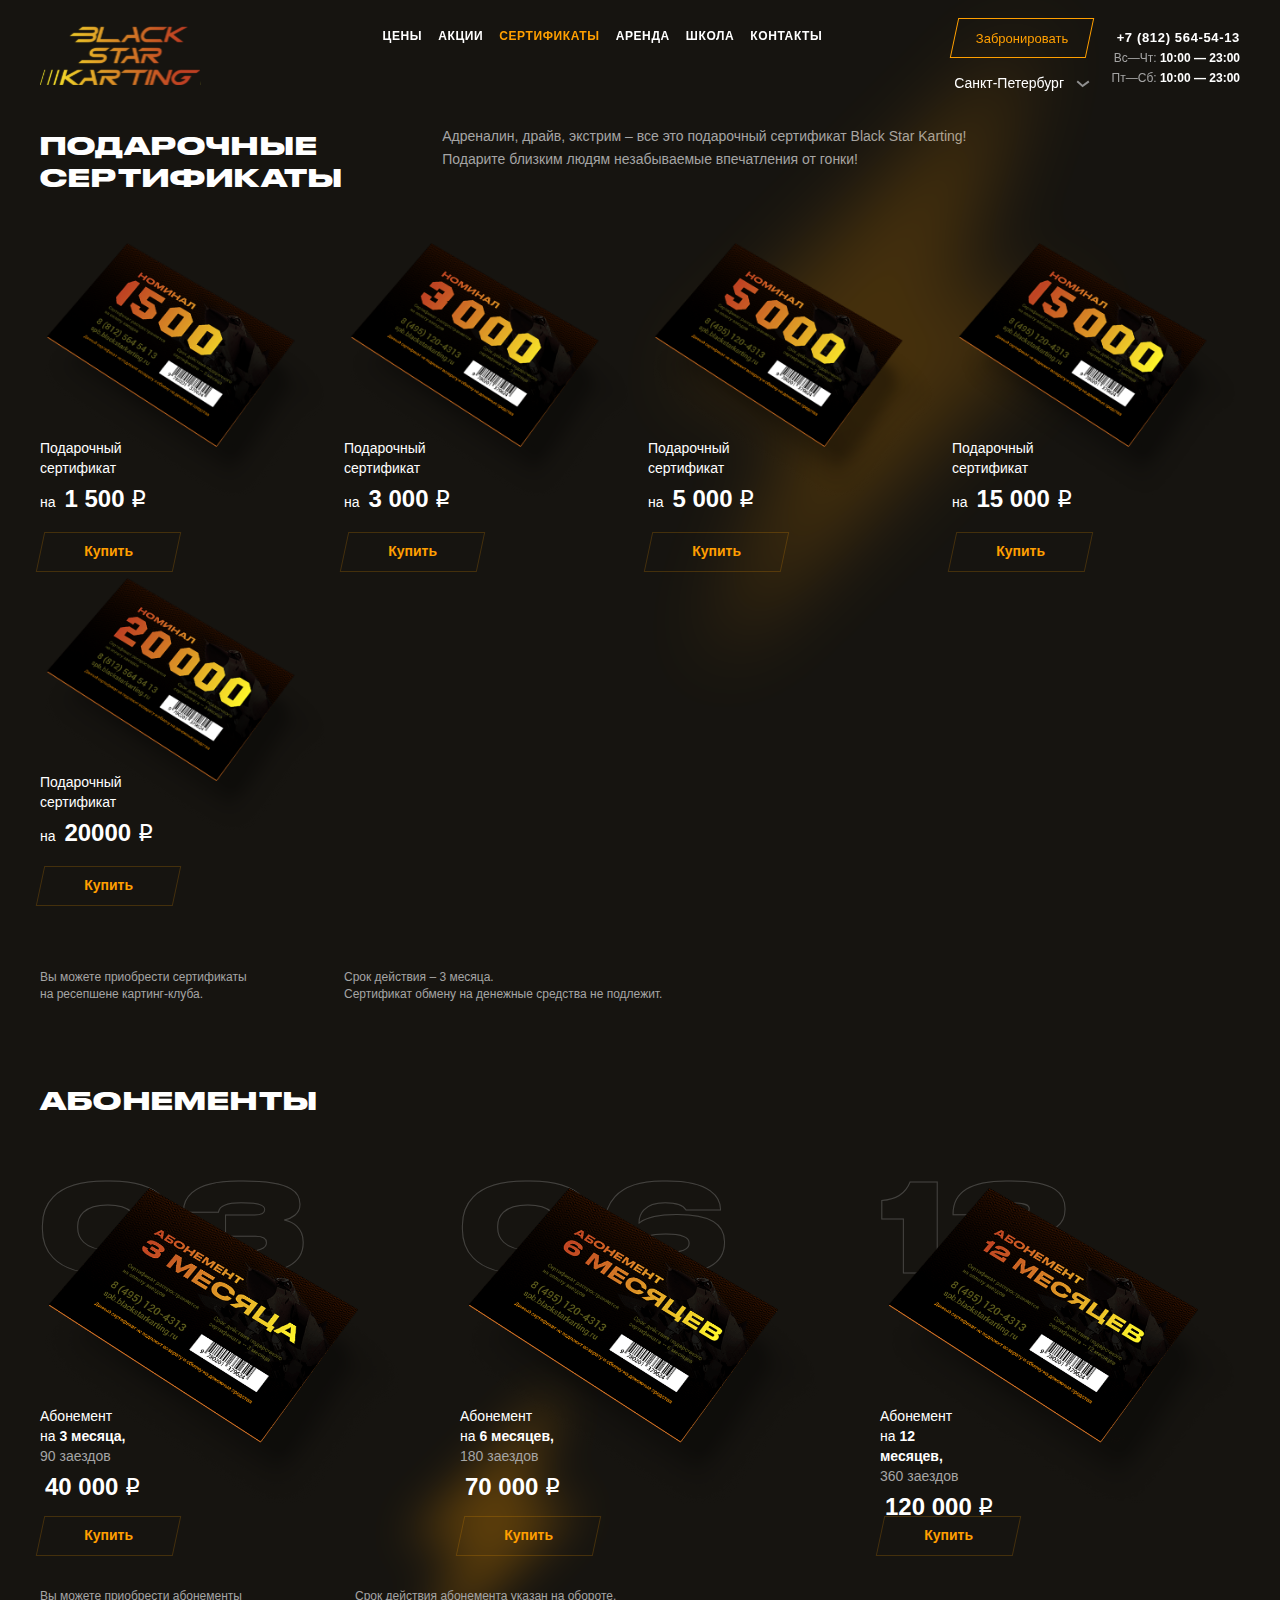
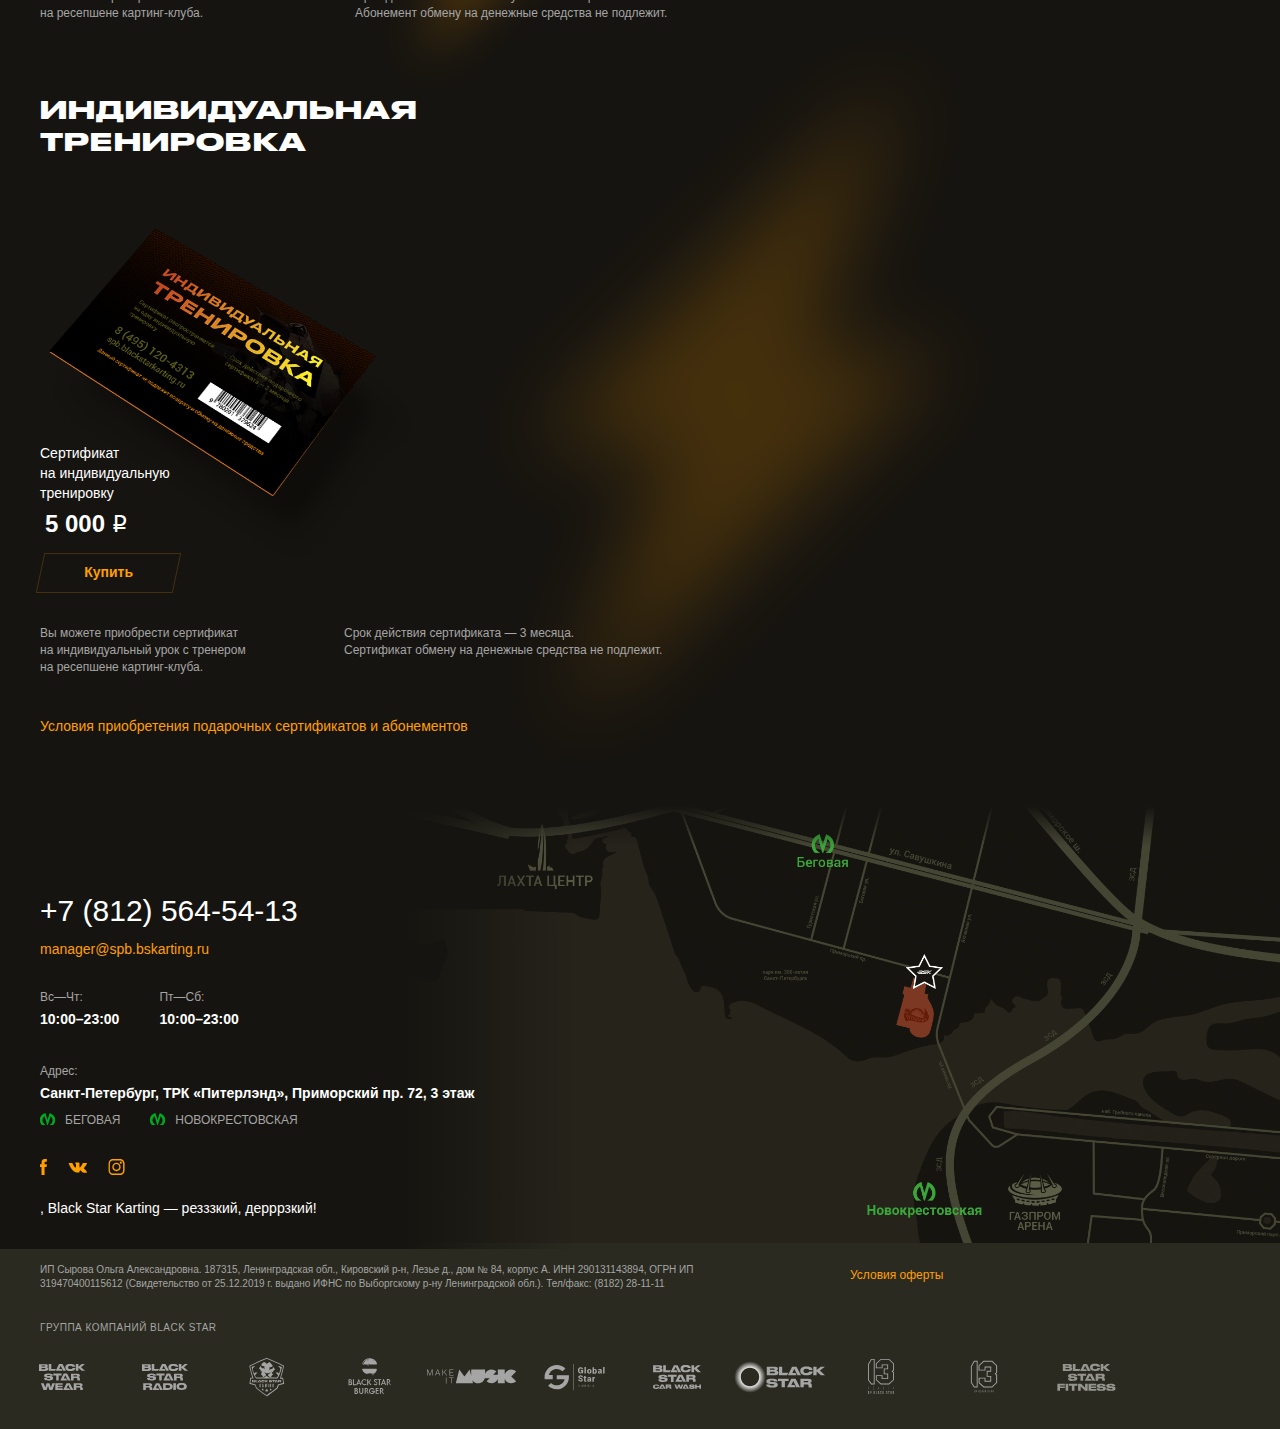
==== certificates.html @ 50fc3f70 "v1" ====
<!DOCTYPE html>
<html lang="ru">
<head>
	
	<title>Сертификаты | Black Star Karting - Санкт-Петербург</title>
	<base  />
	<meta charset="UTF-8" />
	<meta http-equiv="X-UA-Compatible" content="IE=edge" />
	<meta name="viewport" content="width=device-width, initial-scale=1.0" />
	<meta name="description" content="">
	<meta name="format-detection" content="telephone=no" />

	<link rel="apple-touch-icon" sizes="180x180" href="assets/app/spb-main/img/favicon/apple-touch-icon.png">
	<link rel="icon" type="image/png" sizes="32x32" href="assets/app/spb-main/img/favicon/favicon-32x32.png">
	<link rel="icon" type="image/png" sizes="16x16" href="assets/app/spb-main/img/favicon/favicon-16x16.png">
	<link rel="manifest" href="assets/app/spb-main/img/favicon/site.webmanifest">
	<link rel="mask-icon" href="assets/app/spb-main/img/favicon/safari-pinned-tab.svg" color="#00080D">
	<meta name="msapplication-TileColor" content="#000406">
	<meta name="theme-color" content="#ffffff">

	<link rel="stylesheet" href="assets/app/spb-main/css/fonts.css">
	<link rel="stylesheet" href="assets/app/spb-main/css/libs.min.css">
	<link rel="stylesheet" href="assets/app/spb-main/css/main.css">
	<link rel="stylesheet" media="(max-width: 1440px)" href="assets/app/spb-main/css/media-1440.css">	
	<link rel="stylesheet" media="(max-width: 1024px)" href="assets/app/spb-main/css/media-1024.css">	
	<link rel="stylesheet" media="(max-width: 768px)" href="assets/app/spb-main/css/media-768.css">	
	<link rel="stylesheet" media="(max-width: 414px)" href="assets/app/spb-main/css/media-414.css">
	
	
	
	<meta property="og:title" content="Black Star Karting | Санкт-Петербург"/>
	<meta property="og:description" content="Мы открылись! ТРК ПитерЛэнд, 3 этаж. Резззкий! Дерррзкий!"/>
	<meta property="og:image" content="/assets/app/spb-main/img/og-spb.jpg"/>
	<meta property="og:type" content="website"/>
	<meta property="og:url" content= "https://spb.blackstarkarting.ru/" />
</head>
<body>
	<div class="remodal" data-remodal-id="modal">
		<button data-remodal-action="close" class="remodal-close"></button>
		<div class="upper">
			<h6>Обратная связь</h6>
			<p>Оставьте контакты и мы с вами свяжемся:</p>
		</div>
		<form id="modal-form">
			<input type="hidden" name="project_name" value="Black Star Karting">
			<input type="hidden" name="admin_email" value="">
			<input type="hidden" name="form_subject" value="">
			<div class="form-group">
				<input name="name" type="text" id="modal-name">
				<label for="modal-name">Ваше имя</label>
			</div>
			<div class="form-group">
				<input name="phone" placeholder="+ 7" type="text" id="modal-phone">
				<label for="modal-phone">Номер телефона</label>
			</div>
			<div class="form-group">
				<input name="email" type="text" id="modal-email">
				<label for="modal-email">Email</label>		
			</div>		
			<div class="form-group">
				<input name="rules" type="checkbox" value="1" id="modal-rules">
				<label for="modal-rules">Согласен на обработку <a href="assets/app/doc/personal.pdf" target="_blank">персональных данных</a></label>
	  		</div>
			<button><p class="inner">Отправить</p></button>
		</form>
	</div>
	<div class="mobile-menu remodal" data-remodal-id="menu">
		<button data-remodal-action="close" class="remodal-close"></button>
		<a href="default.htm" class="menu-logo">
			<img src="assets/app/spb-main/img/mini-logo-spb.svg" alt="">
		</a>
		<ul class=""><li><a href="prices.html" >Цены</a></li><li><a href="promotion.html" >Акции</a></li><li><a href="certificates.html" >Сертификаты</a></li><li><a href="rent.html" >Аренда</a></li><li><a href="school.html" >Школа</a></li><li><a href="contacts.html" >Контакты</a></li></ul>
		<div class="phone-menu-add">
			<div id="mobile-city-picker" class="common-city-picker">
				<div id="mobile-current-city" class="common-current-city">
					<p>Санкт-Петербург</p>
					<svg width="14" height="8" viewBox="0 0 14 8" fill="none" xmlns="http://www.w3.org/2000/svg">
					<path d="M2 2L6.58269 6L12 2" stroke="#909090" stroke-width="2" stroke-miterlimit="10" stroke-linecap="square"></path>
					</svg>
				</div>
				<div class="dropdown">
					<ul>
						<li><a href="../https@blackstarkarting.ru/default.htm">Москва</a></li>
					</ul>
				</div>
			</div>
			<a href="../https@booking.blackstarkarting.ru/default.htm" class="y-button"><p class="inner">Забронировать</p></a>
			<div class="contacts">
				<a href="tel_3A+78125645413">+7 (812) 564-54-13</a>
				<p><span class="gray">Вс—Чт: </span>10:00 — 23:00</p>
<p><span class="gray">Пт—Сб: </span>10:00 — 23:00</p>
			</div>
		</div>
	</div>
	<div class="call-menu remodal" data-remodal-id="call">
		<button data-remodal-action="close" class="remodal-close"></button>
		<p class="upper">позвоните нам по телефону</p>
		<a href="tel_3A+78125645413">+7 (812) 564-54-13</a>
		<p class="lower">и мы расскажем вам, как оплатить и забрать сертификат или абонемент</p>
	</div>

	<div class="remodal-bg">
		<header>
			<div class="container">
				<a href="default.htm" class="logo">
					<img src="assets/app/spb-main/img/spb-logo.svg" alt="" id="main-logo">
					<img src="assets/app/spb-main/img/mini-logo-spb.svg" alt="" id="scroll-logo">
					<img src="assets/app/spb-main/img/white-logo.svg" alt="" id="white-logo">
				</a>
				<div class="menu">
					<ul class=""><li><a href="prices.html" >Цены</a></li><li><a href="promotion.html" >Акции</a></li><li class="now-this"><a href="certificates.html" >Сертификаты</a></li><li><a href="rent.html" >Аренда</a></li><li><a href="school.html" >Школа</a></li><li><a href="contacts.html" >Контакты</a></li></ul>
				</div>
				<div class="contacts">
					<a href="tel_3A+78125645413">+7 (812) 564-54-13</a>
					<p><span class="gray">Вс—Чт: </span>10:00 — 23:00</p>
<p><span class="gray">Пт—Сб: </span>10:00 — 23:00</p>
				</div>
				<div class="booking">
					<div class="wrapper">
						<a href="../https@booking.spb.blackstarkarting.ru/default.htm">Забронировать</a>
					</div>
					<div id="city-picker" class="common-city-picker">
						<div id="current-city" class="common-current-city">
							<p>Санкт-Петербург</p>
							<svg width="14" height="8" viewBox="0 0 14 8" fill="none" xmlns="http://www.w3.org/2000/svg">
							<path d="M2 2L6.58269 6L12 2" stroke="#909090" stroke-width="2" stroke-miterlimit="10" stroke-linecap="square"></path>
							</svg>
						</div>
						<div class="dropdown">
							<ul>
								<li><a href="../https@blackstarkarting.ru/default.htm">Москва</a></li>
							</ul>
						</div>
					</div>
				</div>
				<a href="#menu" class="phone-menu">
					<svg width="33" height="10" viewBox="0 0 33 10" fill="none" xmlns="http://www.w3.org/2000/svg">
						<rect width="33" height="2" fill="#FF9F00"></rect>
						<rect y="8" width="21.12" height="2" fill="#FF9F00"></rect>
					</svg>
				</a>
				<a href="tel_3A+78125645413" class="phone-tel">
					<svg width="22" height="22" viewBox="0 0 22 22" fill="none" xmlns="http://www.w3.org/2000/svg">
					<path d="M5.96634 10.1306L7.45626 8.63135C7.9529 8.13161 8.07703 7.25706 7.58039 6.75732L4.97309 4.13368C4.35229 3.63394 3.60734 3.75887 3.1107 4.38355L2.98657 4.50848L1.49665 6.63239C1.00002 7.382 0.875871 8.25654 1.12419 9.00615C2.11746 11.7547 3.73147 14.2534 5.71801 16.2524C7.70455 18.3763 10.1878 20.0005 12.9193 20.875C13.6642 21.1249 14.5333 20.9999 15.2783 20.5002L17.389 19.001C18.0098 18.6262 18.2581 17.7516 17.8856 17.1269L17.7614 17.002L15.1541 14.3784C14.6575 13.8786 13.7884 14.0036 13.2918 14.5033L11.8018 16.0025C11.5535 16.2524 11.3052 16.2524 11.181 16.1275C10.1878 15.2529 9.19451 14.3784 8.32539 13.5038C7.45628 12.6293 6.58712 11.6298 5.71801 10.6303C5.84217 10.5054 5.84218 10.3804 5.96634 10.1306Z" stroke="#FF9F00" stroke-width="2" stroke-miterlimit="10" stroke-linejoin="round"/>
					<path d="M20.9896 10.5055C21.1137 8.00683 20.1204 5.50812 18.3822 3.75903C16.644 1.885 14.1608 0.885523 11.5535 1.01046" stroke="#FF9F00" stroke-width="2" stroke-miterlimit="10" stroke-linejoin="round"/>
					<path d="M17.513 11.2549C17.8855 9.38091 17.3889 7.50688 16.0232 6.25753C14.6574 4.88324 12.795 4.25856 10.9326 4.63336" stroke="#FF9F00" stroke-width="2" stroke-miterlimit="10" stroke-linejoin="round"/>
					</svg>
				</a>
			</div>
		</header>
		<div id="gift" class="secondary-page">
			<img src="assets/app/spb-main/img/dec/dec-16.svg" alt="" class="dec d-1" data-stellar-ratio="1.3">
			<div class="container">
				<h2>Подарочные <br /> сертификаты</h2>
				<p class="title">Адреналин, драйв, экстрим – все это подарочный сертификат Black Star Karting! Подарите близким людям незабываемые впечатления от гонки!</p>
			</div>
		</div>
		<section id="certificates-line" class="certificates-common">
			<div class="container">
				<div class="row">
										<div class="col col-12 col-md-3">
						<div class="item">
							<div class="img-container">
								<img src="assets/app/spb-main/img/sert-1500.png" alt="Подарочный сертификат" class="img">
								<img src="assets/app/img/dec/cert-bg.png" alt="" class="bg">
							</div>
							<div class="text-container">
								<h4>Подарочный сертификат</h4>
								<p>на <span class="sum">1 500 </span><span class="rub">p</span></p>
							<!--	<a href="certificates.html?sum=1 500&#call" class="y-button desktop">Купить</a>
								<a href="tel:+78125645413" class="y-button mobile">Купить</a> -->
								<a href="../https@vouchers.spb.blackstarkarting.ru/c/sertifikaty/v/c36b61f7-301b-49b3-a8f1-ce20c9a98447" target="_blank" class="y-button desktop"><p class="inner">Купить</p></a>
								<a href="../https@vouchers.spb.blackstarkarting.ru/c/sertifikaty/v/c36b61f7-301b-49b3-a8f1-ce20c9a98447" target="_blank" class="y-button mobile"><p class="inner">Купить</p></a>
							</div>
						</div>
					</div>					<div class="col col-12 col-md-3">
						<div class="item">
							<div class="img-container">
								<img src="assets/app/spb-main/img/sert-3000.png" alt="Подарочный сертификат" class="img">
								<img src="assets/app/img/dec/cert-bg.png" alt="" class="bg">
							</div>
							<div class="text-container">
								<h4>Подарочный сертификат</h4>
								<p>на <span class="sum">3 000 </span><span class="rub">p</span></p>
							<!--	<a href="certificates.html?sum=3 000&#call" class="y-button desktop">Купить</a>
								<a href="tel:+78125645413" class="y-button mobile">Купить</a> -->
								<a href="../https@vouchers.spb.blackstarkarting.ru/c/sertifikaty/v/467448aa-aaea-4974-bf90-8b4572499898" target="_blank" class="y-button desktop"><p class="inner">Купить</p></a>
								<a href="../https@vouchers.spb.blackstarkarting.ru/c/sertifikaty/v/467448aa-aaea-4974-bf90-8b4572499898" target="_blank" class="y-button mobile"><p class="inner">Купить</p></a>
							</div>
						</div>
					</div>					<div class="col col-12 col-md-3">
						<div class="item">
							<div class="img-container">
								<img src="assets/app/spb-main/img/sert-5000.png" alt="Подарочный сертификат" class="img">
								<img src="assets/app/img/dec/cert-bg.png" alt="" class="bg">
							</div>
							<div class="text-container">
								<h4>Подарочный сертификат</h4>
								<p>на <span class="sum">5 000 </span><span class="rub">p</span></p>
							<!--	<a href="certificates.html?sum=5 000&#call" class="y-button desktop">Купить</a>
								<a href="tel:+78125645413" class="y-button mobile">Купить</a> -->
								<a href="../https@vouchers.spb.blackstarkarting.ru/c/sertifikaty/v/f5c61623-c444-4d27-a0a3-06f95afb71c4" target="_blank" class="y-button desktop"><p class="inner">Купить</p></a>
								<a href="../https@vouchers.spb.blackstarkarting.ru/c/sertifikaty/v/f5c61623-c444-4d27-a0a3-06f95afb71c4" target="_blank" class="y-button mobile"><p class="inner">Купить</p></a>
							</div>
						</div>
					</div>					<div class="col col-12 col-md-3">
						<div class="item">
							<div class="img-container">
								<img src="assets/app/spb-main/img/sert-15000.png" alt="Подарочный сертификат" class="img">
								<img src="assets/app/img/dec/cert-bg.png" alt="" class="bg">
							</div>
							<div class="text-container">
								<h4>Подарочный сертификат</h4>
								<p>на <span class="sum">15 000 </span><span class="rub">p</span></p>
							<!--	<a href="certificates.html?sum=15 000&#call" class="y-button desktop">Купить</a>
								<a href="tel:+78125645413" class="y-button mobile">Купить</a> -->
								<a href="../https@vouchers.spb.blackstarkarting.ru/c/sertifikaty/v/fc2691f9-de5f-42d4-84e6-53604b9eff73" target="_blank" class="y-button desktop"><p class="inner">Купить</p></a>
								<a href="../https@vouchers.spb.blackstarkarting.ru/c/sertifikaty/v/fc2691f9-de5f-42d4-84e6-53604b9eff73" target="_blank" class="y-button mobile"><p class="inner">Купить</p></a>
							</div>
						</div>
					</div>					<div class="col col-12 col-md-3">
						<div class="item">
							<div class="img-container">
								<img src="assets/app/spb-main/img/sert-20000.png" alt="Подарочный сертификат" class="img">
								<img src="assets/app/img/dec/cert-bg.png" alt="" class="bg">
							</div>
							<div class="text-container">
								<h4>Подарочный сертификат</h4>
								<p>на <span class="sum">20000 </span><span class="rub">p</span></p>
							<!--	<a href="certificates.html?sum=20000&#call" class="y-button desktop">Купить</a>
								<a href="tel:+78125645413" class="y-button mobile">Купить</a> -->
								<a href="../https@vouchers.spb.blackstarkarting.ru/c/sertifikaty/v/09000a91-6520-4bab-a8e6-59b09fc072b5" target="_blank" class="y-button desktop"><p class="inner">Купить</p></a>
								<a href="../https@vouchers.spb.blackstarkarting.ru/c/sertifikaty/v/09000a91-6520-4bab-a8e6-59b09fc072b5" target="_blank" class="y-button mobile"><p class="inner">Купить</p></a>
							</div>
						</div>
					</div>
					<div class="col d-none col-12 col-md-3">
						<div class="item">
							<div class="img-container">
								<img src="assets/app/spb-main/img/cert-nom.png" alt="Подарочный сертификат" class="img">
								<img src="assets/app/spb-main/img/dec/cert-bg.png" alt="" class="bg">
							</div>
							<div class="text-container">
								<h4>Подарочный сертификат <br>на вашу сумму</h4>
								<a href="../https@blackstarkarting.ru/certificates.html#call" class="y-button desktop">Купить</a>
								<a href="tel_3A+78125645413" class="y-button mobile">Купить</a>
							</div>
						</div>
					</div>
				</div>
				<div class="row notes">
					<div class="col col-12 col-md-5 col-lg-4 col-xl-3">
						<p>Вы можете приобрести сертификаты <br /> на ресепшене картинг-клуба.</p>
					</div>
					<div class="col col-12 col-md-7 col-lg-8 col-xl-4">
						<p>Срок действия – 3 месяца. <br />Сертификат обмену на денежные средства не подлежит.</p>
					</div>
				</div>
			</div>
		</section>
		<section id="season-tickets-line" class="certificates-common">
			<img src="assets/app/spb-main/img/dec/dec-17.svg" alt="" class="dec d-1" data-stellar-ratio="1.3">
			<div class="container">
				<h2>Абонементы</h2>
				<div class="row">
										<div class="col col-12 col-md-4">
						<div class="item">
							<div class="img-container">
								<p>03</p>
								<img src="assets/app/spb-main/img/sert-3m.png" alt="Абонемент" class="img">
								<img src="assets/app/img/dec/cert-bg.png" alt="" class="bg">
							</div>
							<div class="text-container">
								<h4><span class="inline">Абонемент</span>
								<span class="inline">на <span class="bold">3 месяца,</span></span>
								<span class="gray">90 заездов</gray></h4>
								<p><span class="sum">40 000 </span><span class="rub">p</span></p>
								<!-- <a href="certificates.html#call" class="y-button desktop">Купить</a>
								<a href="tel:+78125645413" class="y-button mobile">Купить</a> -->
								<a href="../https@vouchers.spb.blackstarkarting.ru/c/abonementy/v/7d3fc6e1-08c0-404f-a018-6cbd4e723686" target="_blank" class="y-button desktop"><p class="inner">Купить</p></a>
								<a href="../https@vouchers.spb.blackstarkarting.ru/c/abonementy/v/7d3fc6e1-08c0-404f-a018-6cbd4e723686" target="_blank" class="y-button mobile"><p class="inner">Купить</p></a>
							</div>
						</div>
					</div>					<div class="col col-12 col-md-4">
						<div class="item">
							<div class="img-container">
								<p>06</p>
								<img src="assets/app/spb-main/img/sert-6m.png" alt="Абонемент" class="img">
								<img src="assets/app/img/dec/cert-bg.png" alt="" class="bg">
							</div>
							<div class="text-container">
								<h4><span class="inline">Абонемент</span>
								<span class="inline">на <span class="bold">6 месяцев,</span></span>
								<span class="gray">180 заездов</gray></h4>
								<p><span class="sum">70 000 </span><span class="rub">p</span></p>
								<!-- <a href="certificates.html#call" class="y-button desktop">Купить</a>
								<a href="tel:+78125645413" class="y-button mobile">Купить</a> -->
								<a href="../https@vouchers.spb.blackstarkarting.ru/c/abonementy/v/a242a6b9-8689-48e9-869f-d0c84cdc6eba" target="_blank" class="y-button desktop"><p class="inner">Купить</p></a>
								<a href="../https@vouchers.spb.blackstarkarting.ru/c/abonementy/v/a242a6b9-8689-48e9-869f-d0c84cdc6eba" target="_blank" class="y-button mobile"><p class="inner">Купить</p></a>
							</div>
						</div>
					</div>					<div class="col col-12 col-md-4">
						<div class="item">
							<div class="img-container">
								<p>12</p>
								<img src="assets/app/spb-main/img/sert-12m.png" alt="Абонемент" class="img">
								<img src="assets/app/img/dec/cert-bg.png" alt="" class="bg">
							</div>
							<div class="text-container">
								<h4><span class="inline">Абонемент</span>
								<span class="inline">на <span class="bold">12 месяцев,</span></span>
								<span class="gray">360 заездов</gray></h4>
								<p><span class="sum">120 000 </span><span class="rub">p</span></p>
								<!-- <a href="certificates.html#call" class="y-button desktop">Купить</a>
								<a href="tel:+78125645413" class="y-button mobile">Купить</a> -->
								<a href="../https@vouchers.spb.blackstarkarting.ru/c/abonementy/v/88f94dff-8504-4ad1-a60c-a570effd0d7d" target="_blank" class="y-button desktop"><p class="inner">Купить</p></a>
								<a href="../https@vouchers.spb.blackstarkarting.ru/c/abonementy/v/88f94dff-8504-4ad1-a60c-a570effd0d7d" target="_blank" class="y-button mobile"><p class="inner">Купить</p></a>
							</div>
						</div>
					</div>
				</div>
				<div class="row notes">
					<div class="col col-12 col-md-5 col-lg-4 col-xl-3">
						<p>Вы можете приобрести абонементы <br /> на ресепшене картинг-клуба.</p>
					</div>
					<div class="col col-12 col-md-7 col-lg-8 col-xl-4">
						<p>Срок действия абонемента указан на обороте. <br /> Абонемент обмену на денежные средства не подлежит.</p>
					</div>

				</div>
			</div>
		</section>
		<section id="individual-line" class="certificates-common">
			<img src="assets/app/spb-main/img/dec/dec-16.svg" alt="" class="dec d-1" data-stellar-ratio="1.2">
			<div class="container">
				<h2>Индивидуальная <br /> тренировка</h2>
				<div class="row">
					<div class="col col-12 col-md-4">
						<div class="item">
							<div class="img-container">
								<img src="assets/app/spb-main/img/sert-individ.png" alt="Индивидуальная тренировка" class="img">
								<img src="assets/app/spb-main/img/dec/cert-bg.png" alt="" class="bg">
							</div>
							<div class="text-container">
								<h4>Сертификат <br> на индивидуальную тренировку</h4>
								<p><span class="sum">5 000 </span><span class="rub">p</span></p>
								<!--<a href="https://blackstarkarting.ru/certificates.html#call" class="y-button desktop">Купить</a>-->
								<!--<a href="tel:+78125645413" class="y-button mobile">Купить</a>-->
								<a href="../https@vouchers.spb.blackstarkarting.ru/c/trenirovka/v/75973f87-bf75-4036-91d5-ce1f9ffc5ccc" target="_blank" class="y-button desktop"><p class="inner">Купить</p></a>
								<a href="../https@vouchers.spb.blackstarkarting.ru/c/trenirovka/v/75973f87-bf75-4036-91d5-ce1f9ffc5ccc" target="_blank" class="y-button mobile"><p class="inner">Купить</p></a>
							</div>
						</div>
					</div>
				</div>
				<div class="row notes">
					<div class="col col-12 col-md-5 col-lg-4 col-xl-3">
						<p>Вы можете приобрести сертификат <br /> на индивидуальный урок с тренером <br /> на ресепшене картинг-клуба.</p>
					</div>
					<div class="col col-12 col-md-7 col-lg-8 col-xl-4">
						<p>Срок действия сертификата — 3 месяца. <br /> Сертификат обмену на денежные средства не подлежит.</p>
					</div>
				</div>
				<a href="assets/app/spb-main/doc/certificates.pdf" class="rules iframe-popup">Условия приобретения подарочных сертификатов и абонементов</a>
			</div>
		</section>
		<footer>
			<div class="map-wrapper">
				<div class="top-mask"></div>
				<div class="left-mask"></div>
				<!--<div id="map"></div>-->
				<img src="assets/app/spb-main/img/main-map.png" alt="">
			</div>
			<div class="container">
				<div class="contacts">
					<div class="row">
						<div class="col col-12 col-md-5 col-lg-8">
							
							<a href="tel_3A+78125645413" class="phone">+7 (812) 564-54-13</a>
							<a href="mailto:manager@spb.bskarting.ru" class="email">manager@spb.bskarting.ru</a>
							
							<div class="time-block">
<p class="day">Вс—Чт:</p>
<p class="time">10:00–23:00</p>
</div>
<div class="time-block">
<p class="day">Пт—Сб:</p>
<p class="time">10:00–23:00</p>
</div>
						</div>
					</div>
					<div class="address-block">
						<p class="name">Адрес:</p>
						<p class="address">Санкт-Петербург, ТРК «Питерлэнд», Приморский пр. 72, 3 этаж</p>
						<div class="subway">
							<p><span class="station">БЕГОВАЯ</span><span class="station">НОВОКРЕСТОВСКАЯ</span></p>
						</div>
						<a href="#">Как добраться?</a>
					</div>
					<div class="social">
						<a href="../https@www.facebook.com/blackstarkarting.spb" target="_blank">
							<svg width="7" height="16" viewBox="0 0 7 16" fill="none" xmlns="https://www.w3.org/2000/svg">
								<path d="M4.57143 5.20002V3.8C4.57143 3.1 4.65934 2.70002 5.62637 2.70002H6.85714V1.2207e-05H4.83517C2.37363 1.2207e-05 1.58242 1.29999 1.58242 3.59999V5.3H0V8.00001H1.49451V16H4.57143V8.00001H6.59341L6.85714 5.20002H4.57143Z" fill="white"/>
							</svg>
						</a>
						<a href="../https@vk.com/blackstarkartingspb" target="_blank">
							<svg width="19" height="11" viewBox="0 0 19 11" fill="none" xmlns="https://www.w3.org/2000/svg">
								<path d="M9.70356 10.6244H10.7959C10.7959 10.6244 11.1601 10.6244 11.2511 10.4445C11.3421 10.3546 11.4331 10.1747 11.4331 9.99487C11.4331 9.99487 11.4331 8.556 12.0704 8.37614C12.7076 8.19628 13.6179 9.81503 14.5282 10.3546C14.8923 10.6244 15.2564 10.7143 15.7116 10.7143H18.1694C18.1694 10.7143 19.4438 10.6244 18.8066 9.63512C18.2604 8.82576 17.7143 8.19626 16.986 7.56675C15.4385 6.12787 15.6206 6.39766 17.5322 3.96956C18.6246 2.53069 19.0797 1.63141 18.9887 1.18176C18.8977 0.822042 18.0784 0.911983 18.0784 0.911983H15.3475C15.2564 0.911983 15.0744 0.911961 14.9833 1.00189C14.8923 1.09182 14.8013 1.18174 14.7102 1.27167C14.4372 1.99111 14.073 2.71053 13.7089 3.34004C12.5255 5.40843 11.9793 5.4984 11.7973 5.40847C11.3421 5.13868 11.4331 4.23938 11.4331 3.60988C11.4331 1.63142 11.7062 0.822031 10.7959 0.552242C10.3408 0.462313 9.97664 0.462334 9.52149 0.462334C8.79325 0.372405 7.97397 0.462323 7.24573 0.732113C6.97263 0.911972 6.69955 1.18174 6.88161 1.27167C7.1547 1.27167 7.51882 1.45155 7.70088 1.63141C7.88294 1.99113 7.97399 2.44074 7.97399 2.89039C7.97399 2.89039 8.15605 5.22859 7.60987 5.49838C7.24575 5.67824 6.69955 5.31853 5.60719 3.43001C5.061 2.44078 4.60585 1.45154 4.60585 1.45154C4.51482 1.36161 4.51483 1.27169 4.4238 1.18176C4.24174 1.09183 4.15071 1.09182 3.96865 1.00189H1.32874C1.14668 1.00189 0.96464 1.09183 0.782578 1.18176C0.691548 1.36162 0.691548 1.45155 0.782578 1.63141C0.782578 1.63141 2.78524 6.30772 5.15203 8.73583C6.33543 9.90491 7.97398 10.5345 9.70356 10.6244Z" fill="white"/>
							</svg>
						</a>
						<a href="../https@instagram.com/blackstarkarting.spb" target="_blank">
							<svg width="17" height="16" viewBox="0 0 17 16" fill="none" xmlns="https://www.w3.org/2000/svg">
								<path d="M12.8506 4.65137C13.4158 4.65137 13.8739 4.19327 13.8739 3.62814C13.8739 3.06301 13.4158 2.60485 12.8506 2.60485C12.2855 2.60485 11.8274 3.06301 11.8274 3.62814C11.8274 4.19327 12.2855 4.65137 12.8506 4.65137Z" fill="white"/>
								<path d="M16.5715 4.65116C16.5715 4 16.4785 3.34886 16.1994 2.6977C16.0133 2.13956 15.6412 1.67444 15.2691 1.30235C14.8971 0.930255 14.3389 0.558162 13.8738 0.372116C13.2226 0.186069 12.5715 0 11.9203 0H5.22263C4.57147 0 3.9203 0.0930459 3.26914 0.372116C2.711 0.558162 2.24589 0.930255 1.87379 1.30235C1.5017 1.67444 1.12961 2.23258 0.943567 2.6977C0.75752 3.34886 0.571472 4 0.571472 4.65116V11.3488C0.571472 12 0.664497 12.6512 0.943567 13.3023C1.31566 14.4186 2.24589 15.2558 3.26914 15.6279C3.9203 15.8139 4.57147 16 5.22263 16H11.9203C12.5715 16 13.2226 15.907 13.8738 15.6279C14.9901 15.2558 15.8273 14.3256 16.1994 13.3023C16.3854 12.6512 16.5715 12 16.5715 11.3488V4.65116ZM15.0831 11.2558C15.0831 11.8139 14.9901 12.2791 14.804 12.7442C14.711 13.1163 14.525 13.3954 14.1529 13.6744C13.8738 13.9535 13.5947 14.1396 13.2226 14.3256C12.7575 14.5117 12.1994 14.6047 11.7343 14.6047H5.22263C4.6645 14.6047 4.19937 14.5117 3.73426 14.3256C3.36216 14.2326 3.08309 14.0465 2.80402 13.6744C2.52495 13.3954 2.33891 13.1163 2.15286 12.7442C1.96682 12.2791 1.87379 11.7209 1.87379 11.2558V4.74416C1.87379 4.18602 1.96682 3.72093 2.15286 3.25581C2.24589 2.88372 2.43193 2.60465 2.80402 2.32558C3.08309 2.04651 3.36216 1.86045 3.73426 1.67441C4.19937 1.48836 4.75752 1.39535 5.22263 1.39535H11.7343C12.2924 1.39535 12.7575 1.48836 13.2226 1.67441C13.5947 1.76743 13.8738 1.95349 14.1529 2.32558C14.4319 2.60465 14.618 2.88372 14.804 3.25581C14.9901 3.72093 15.0831 4.27905 15.0831 4.74416V7.99998C15.1761 9.11626 15.1761 10.1395 15.0831 11.2558Z" fill="white"/>
								<path d="M8.47828 3.81394C6.24572 3.81394 4.29224 5.58141 4.29224 7.90699V7.99999C4.29224 10.3256 6.1527 12.186 8.47828 12.186C10.8039 12.186 12.6643 10.3256 12.6643 7.99999C12.6643 5.67441 10.8039 3.81394 8.47828 3.81394C8.57131 3.81394 8.47828 3.81394 8.47828 3.81394ZM8.47828 10.6977C6.98991 10.6977 5.68759 9.48838 5.68759 7.90699C5.68759 6.41862 6.89689 5.11629 8.47828 5.11629C9.96666 5.11629 11.269 6.32559 11.269 7.90699C11.269 9.48838 9.96666 10.6977 8.47828 10.6977Z" fill="white"/>
							</svg>
						</a>
					</div>
					<p class="copyright"><span class="current-year"></span>, Black Star Karting — резззкий, дерррзкий!</p>
				</div>
			</div>
			<div class="footer-bottom">
				<div class="container">
					<div class="payment">
						<p>ИП Сырова Ольга Александровна. 187315, Ленинградская обл., Кировский р-н, Лезье д., дом № 84, корпус А.
ИНН 290131143894, ОГРН ИП 319470400115612 (Свидетельство от 25.12.2019 г. выдано ИФНС по Выборгскому р-ну Ленинградской обл.). Тел/факс: (8182) 28-11-11</p>
						<a href="assets/app/doc/_25D0_259F_25D0_25BE_25D0_25BB_25D0_25BD_25D1_258B_25D0_25B5 _25D1_2583_25D1_2581_25D0_25BB_25D0_25B0A3A52D63A" target="_blank">Условия оферты</a>
						<div class="cards">
							<div class="img-container">
								<img src="assets/app/img/icons/mir.svg" alt="">
							</div>
							<div class="img-container">
								<img src="assets/app/img/icons/mastercard.svg" alt="">
							</div>
							<div class="img-container">
								<img src="assets/app/img/icons/visa.svg" alt="">
							</div>
							<div class="img-container">
								<img src="assets/app/img/icons/paykeeper.svg" alt="">
							</div>
						</div>
					</div>
					<div class="bs-group">
						<h3>Группа компаний Black Star</h3>
						<div class="row justify-content-center justify-content-lg-start">
													<div class="col col-4 col-md-2 col-lg-1">
							<a href="../https@blackstarwear.ru/default.htm" target="_blank" class="item">
								<div class="img-container">
									<img src="assets/app/spb-main/img/bswear-logo.svg" alt="Black Star Wear" class="absolute-center">
								</div>
							</a>
						</div>						<div class="col col-4 col-md-2 col-lg-1">
							<a href="../blackstar-radio.ru/default.htm" target="_blank" class="item">
								<div class="img-container">
									<img src="assets/app/spb-main/img/bsradio-logo.svg" alt="Black Star Radio" class="absolute-center">
								</div>
							</a>
						</div>						<div class="col col-4 col-md-2 col-lg-1">
							<a href="../blackstargaming.ru/default.htm" target="_blank" class="item">
								<div class="img-container">
									<img src="assets/app/spb-main/img/bsgaming-logo.svg" alt="Black Star Gaming" class="absolute-center">
								</div>
							</a>
						</div>						<div class="col col-4 col-md-2 col-lg-1">
							<a href="../https@blackstarburger.ru/default.htm" target="_blank" class="item">
								<div class="img-container">
									<img src="assets/app/spb-main/img/bsburger-logo.svg" alt="Black Star Burger" class="absolute-center">
								</div>
							</a>
						</div>						<div class="col col-4 col-md-2 col-lg-1">
							<a href="../makeitmusic.ru/default.htm" target="_blank" class="item">
								<div class="img-container">
									<img src="assets/app/spb-main/img/makeitmusic.svg" alt="Make It Music" class="absolute-center">
								</div>
							</a>
						</div>						<div class="col col-4 col-md-2 col-lg-1">
							<a href="../www.globalstarrussia.com/default.htm" target="_blank" class="item">
								<div class="img-container">
									<img src="assets/app/spb-main/img/globalstar.svg" alt="Global Star Russia" class="absolute-center">
								</div>
							</a>
						</div>						<div class="col col-4 col-md-2 col-lg-1">
							<a href="../https@blackstarcarwash.ru/default.htm" target="_blank" class="item">
								<div class="img-container">
									<img src="assets/app/spb-main/img/bscarwash.svg" alt="Black Star Car Wash" class="absolute-center">
								</div>
							</a>
						</div>						<div class="col col-4 col-md-2 col-lg-1">
							<a href="../https@black-star.ru/default.htm" target="_blank" class="item">
								<div class="img-container">
									<img src="assets/app/spb-main/img/bs-logo1.svg" alt="Black Star" class="absolute-center">
								</div>
							</a>
						</div>						<div class="col col-4 col-md-2 col-lg-1">
							<a href="../https@13girls.com/default.htm" target="_blank" class="item">
								<div class="img-container">
									<img src="assets/app/spb-main/img/13-beauty.svg" alt="13 Beauty by Black Star" class="absolute-center">
								</div>
							</a>
						</div>						<div class="col col-4 col-md-2 col-lg-1">
							<a href="../https@13byblackstar.com/default.htm" target="_blank" class="item">
								<div class="img-container">
									<img src="assets/app/spb-main/img/13-logo.svg" alt="13 by Black Star" class="absolute-center">
								</div>
							</a>
						</div>						<div class="col col-4 col-md-2 col-lg-1">
							<a href="../https@www.blackstar.fit/default.htm" target="_blank" class="item">
								<div class="img-container">
									<img src="assets/app/spb-main/img/logo_BSF.svg" alt="Black Star Fitness" class="absolute-center">
								</div>
							</a>
						</div>
						</div>
					</div>
				</div>
			</div>
		</footer>
	</div>
	<!--[if lt IE 9]>
	<script src="assets/app/spb-main/js/html5shiv/es5-shim.min.js"></script>
	<script src="assets/app/spb-main/js/html5shiv/html5shiv.min.js"></script>
	<script src="assets/app/spb-main/js/html5shiv/html5shiv-printshiv.min.js"></script>
	<script src="assets/app/spb-main/js/respond/respond.min.js"></script>
	<![endif]-->
	<script src="assets/app/spb-main/js/libs.min.js"></script>
	<script src="assets/app/spb-main/js/js.cookie.js"></script>
	<script src="assets/app/spb-main/js/common.js"></script>
</body>
</html>
---- assets/app/spb-main/css/fonts.css ----
/*@import url("../../../../../https@fonts.googleapis.com/css@family=Roboto_3A400,500i,700,900&subset=cyrillic");*/

@font-face {
    font-family: 'ALSRubl';
    src: url("../fonts/ALSRubl.eot");
    src: url("../fonts/ALSRubl.eot@#iefix") format("embedded-opentype"), url("../fonts/ALSRubl.woff") format("woff"), url("../fonts/ALSRubl.ttf") format("truetype");
    font-weight: normal;
    font-style: normal;
}

@font-face {
    font-family: 'DrukWideBold';
    src: url("../fonts/DrukWideCy-Bold.eot");
    src: url("../fonts/DrukWideCy-Bold.eot@#iefix") format("embedded-opentype"), url("../fonts/DrukWideCy-Bold.woff") format("woff"), url("../fonts/DrukWideCy-Bold.ttf") format("truetype");
    font-weight: normal;
    font-style: normal;
}

@font-face {
    font-family: 'DrukWideMedium';
    src: url("../fonts/DrukWideCy-Medium.eot");
    src: url("../fonts/DrukWideCy-Medium.eot@#iefix") format("embedded-opentype"), url("../fonts/DrukWideCy-Medium.woff") format("woff"), url("../fonts/DrukWideCy-Medium.ttf") format("truetype");
    font-weight: normal;
    font-style: normal;
}
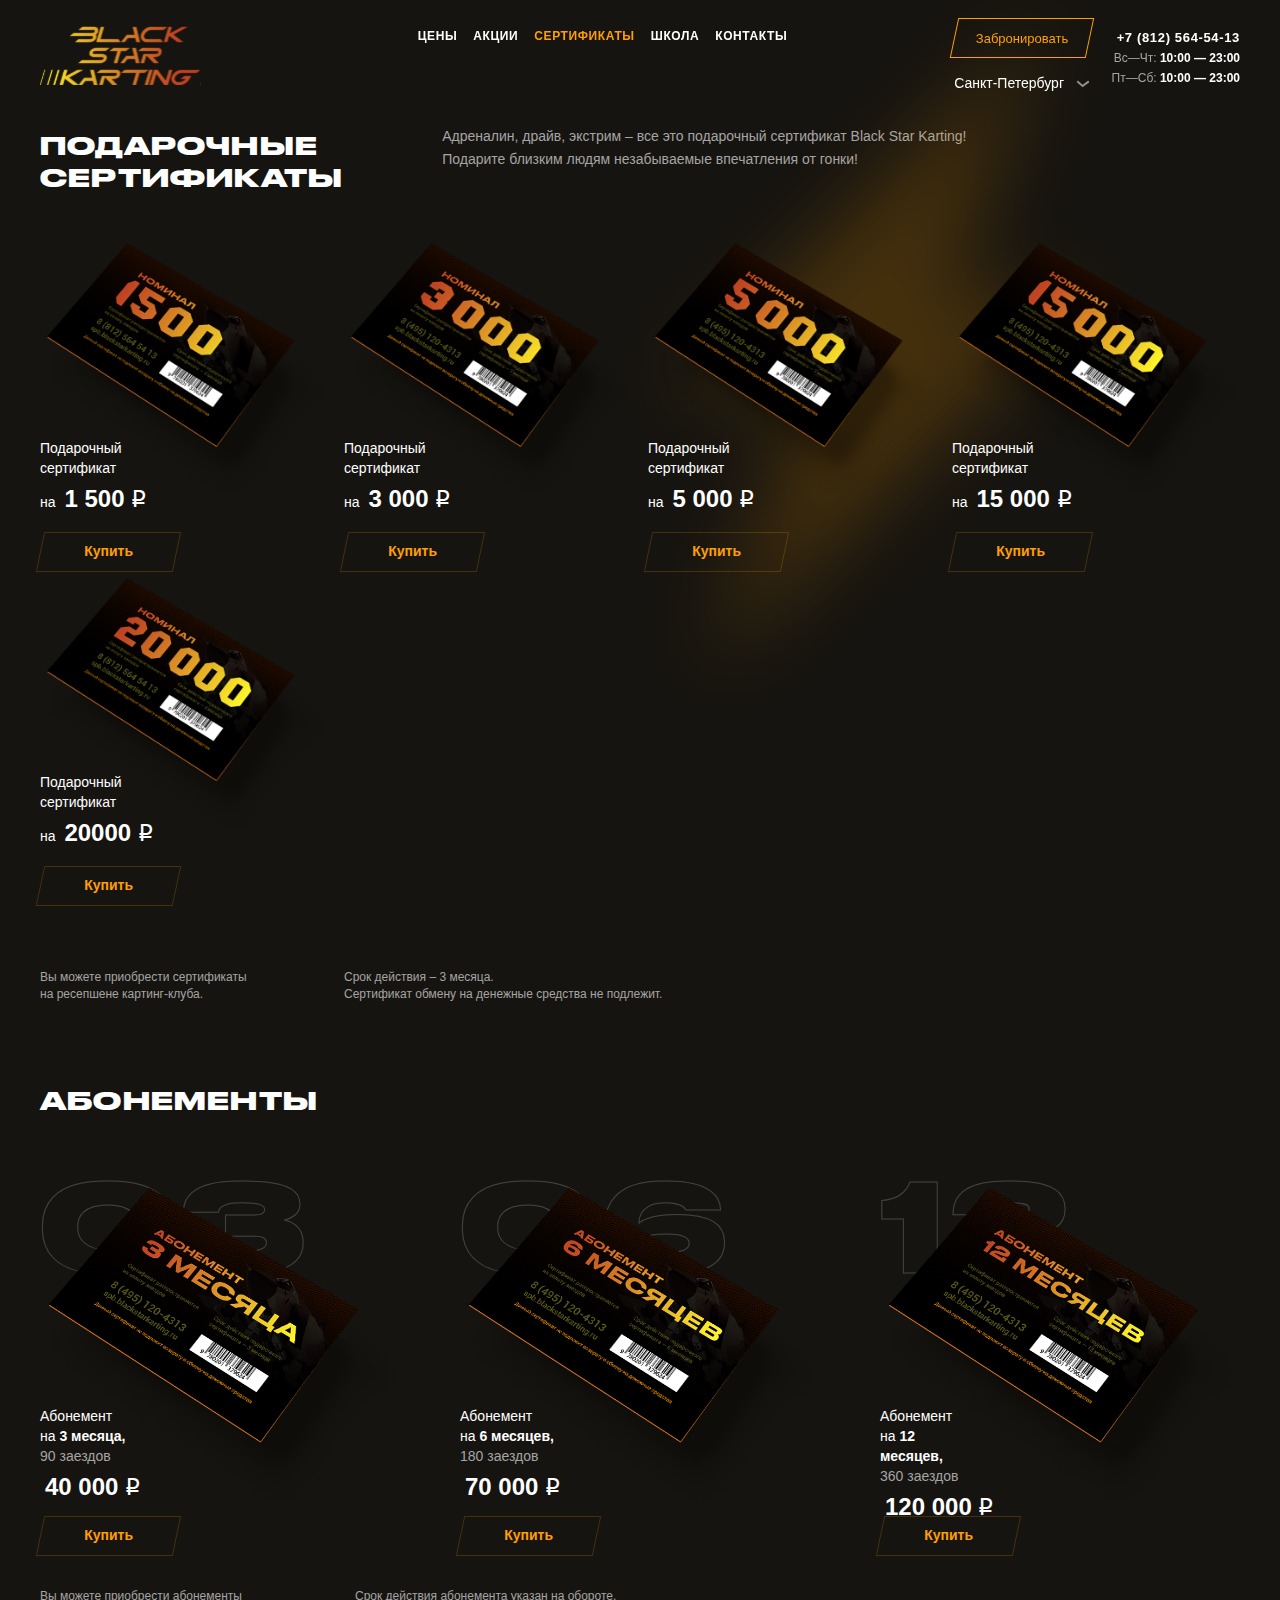
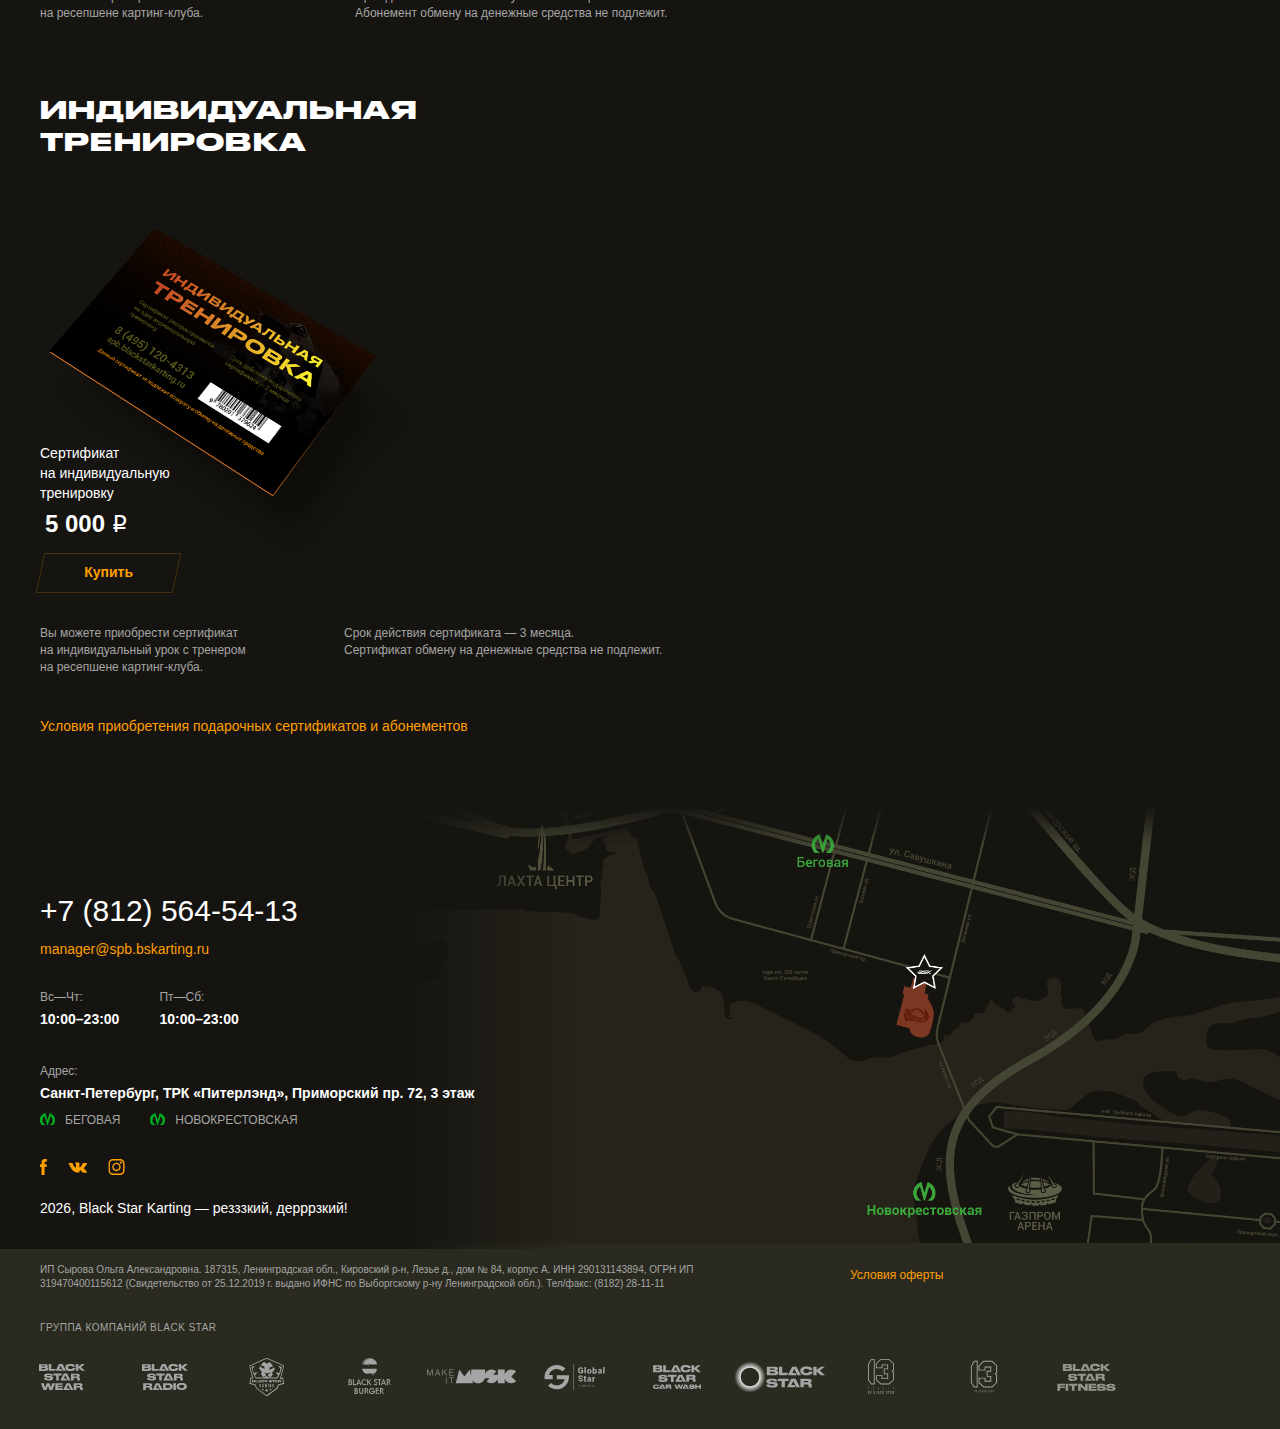
==== commit 3dae402d: "Главная готова. Правки внесены" ====
--- a/certificates.html
+++ b/certificates.html
@@ -69,7 +69,7 @@
 		<a href="default.htm" class="menu-logo">
 			<img src="assets/app/spb-main/img/mini-logo-spb.svg" alt="">
 		</a>
-		<ul class=""><li><a href="prices.html" >Цены</a></li><li><a href="promotion.html" >Акции</a></li><li><a href="certificates.html" >Сертификаты</a></li><li><a href="rent.html" >Аренда</a></li><li><a href="school.html" >Школа</a></li><li><a href="contacts.html" >Контакты</a></li></ul>
+		<ul class=""><li><a href="prices.html" >Цены</a></li><li><a href="promotion.html" >Акции</a></li><li><a href="certificates.html" >Сертификаты</a></li><li><a href="school.html" >Школа</a></li><li><a href="contacts.html" >Контакты</a></li></ul>
 		<div class="phone-menu-add">
 			<div id="mobile-city-picker" class="common-city-picker">
 				<div id="mobile-current-city" class="common-current-city">
@@ -108,7 +108,7 @@
 					<img src="assets/app/spb-main/img/white-logo.svg" alt="" id="white-logo">
 				</a>
 				<div class="menu">
-					<ul class=""><li><a href="prices.html" >Цены</a></li><li><a href="promotion.html" >Акции</a></li><li class="now-this"><a href="certificates.html" >Сертификаты</a></li><li><a href="rent.html" >Аренда</a></li><li><a href="school.html" >Школа</a></li><li><a href="contacts.html" >Контакты</a></li></ul>
+					<ul class=""><li><a href="prices.html" >Цены</a></li><li><a href="promotion.html" >Акции</a></li><li class="now-this"><a href="certificates.html" >Сертификаты</a></li><li><a href="school.html" >Школа</a></li><li><a href="contacts.html" >Контакты</a></li></ul>
 				</div>
 				<div class="contacts">
 					<a href="tel_3A+78125645413">+7 (812) 564-54-13</a>
--- a/assets/app/spb-main/css/media-1024.css
+++ b/assets/app/spb-main/css/media-1024.css
@@ -166,6 +166,7 @@
   font-size: 28px;
   line-height: 135.5%; }
    }
+
 
 @media screen and (min-width: 769px) and (max-width: 1024px) {
   .container {
@@ -661,4 +662,8 @@
   header .contacts a {
     margin-bottom: 8px; }
   header .contacts p:first-of-type {
-    margin-bottom: 4px; } }+    margin-bottom: 4px; } }
+  .map-img {
+    margin-left: 300px!important;
+    width: 50% !important;
+  }--- a/assets/app/spb-main/css/media-768.css
+++ b/assets/app/spb-main/css/media-768.css
@@ -1344,4 +1344,11 @@
     margin-left: -35px;
     margin-right: -35px; }
   footer .bs-group .item {
-    margin-bottom: 20px; } }+    margin-bottom: 20px; } }
+  .map-img {
+    position: relative!important;
+    left: 0!important;
+    right: 0!important;
+    width: 360px !important;
+    margin-left: 0!important;
+  }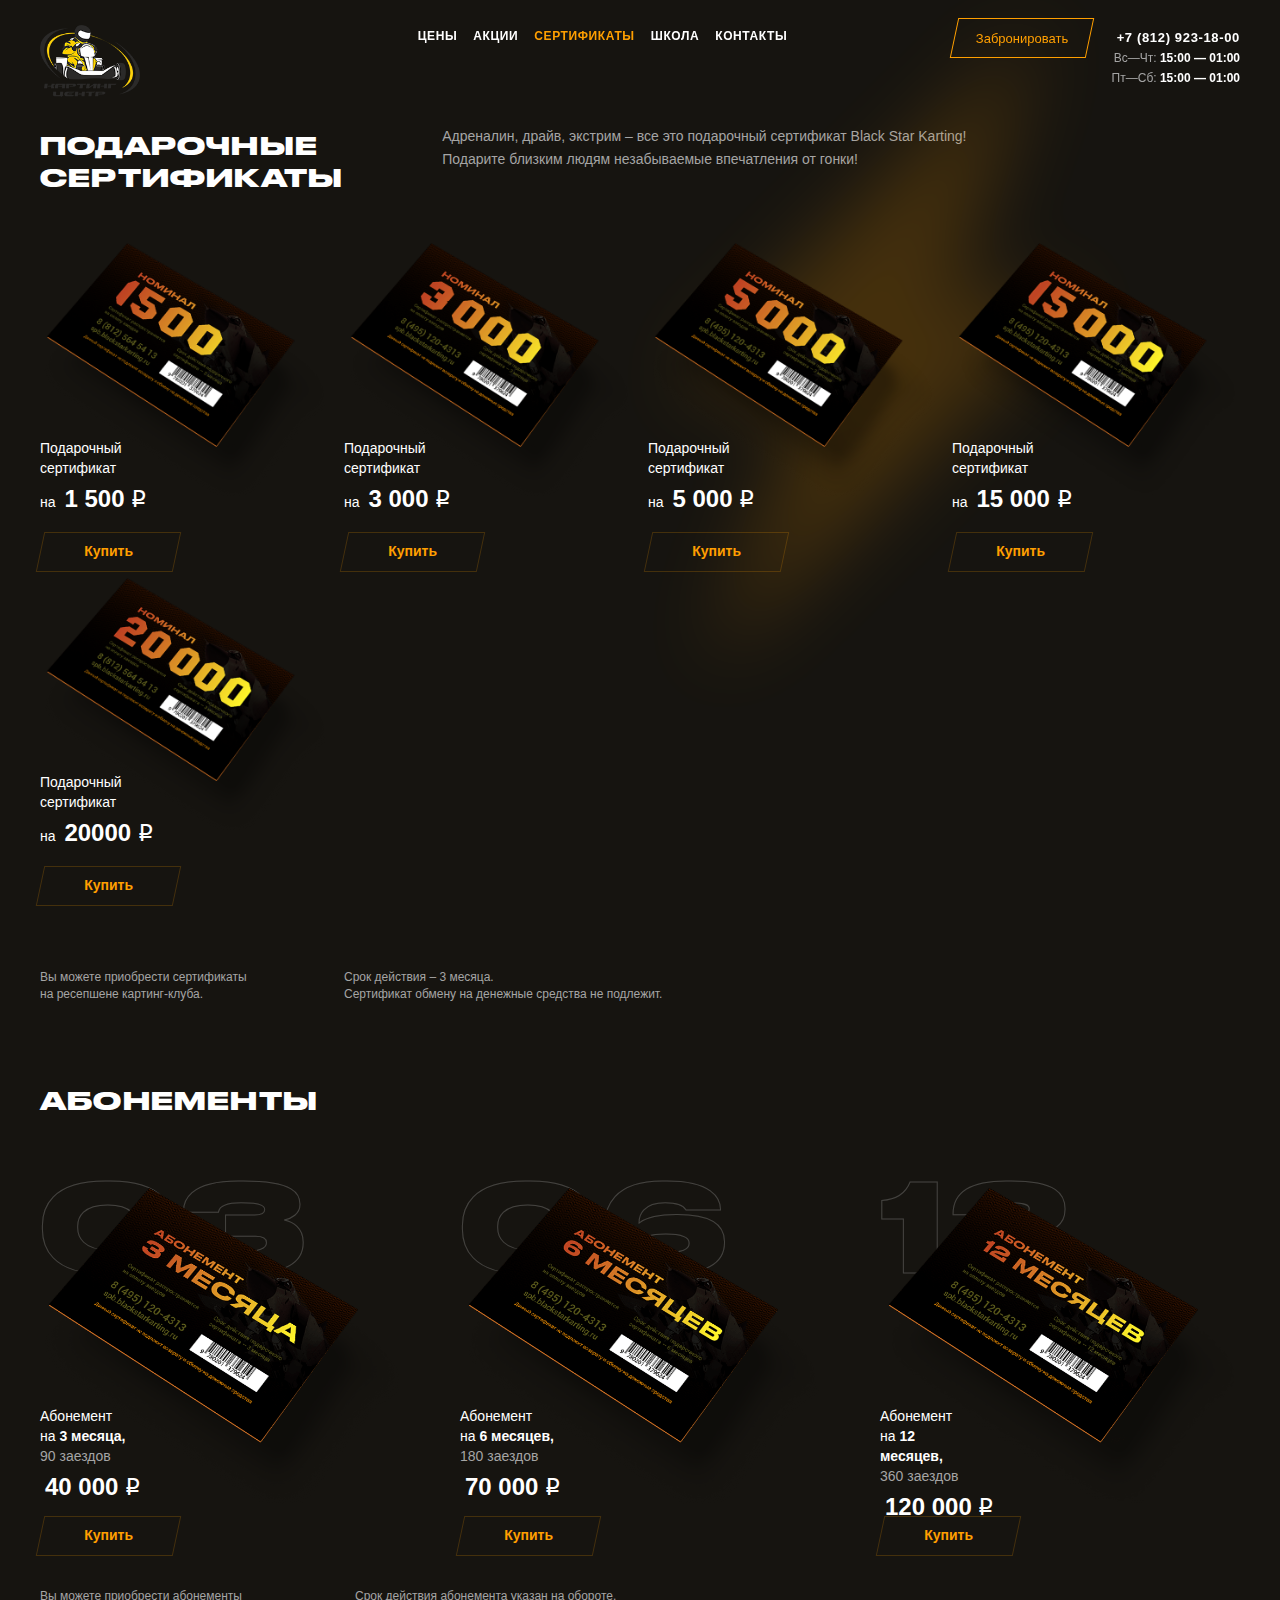
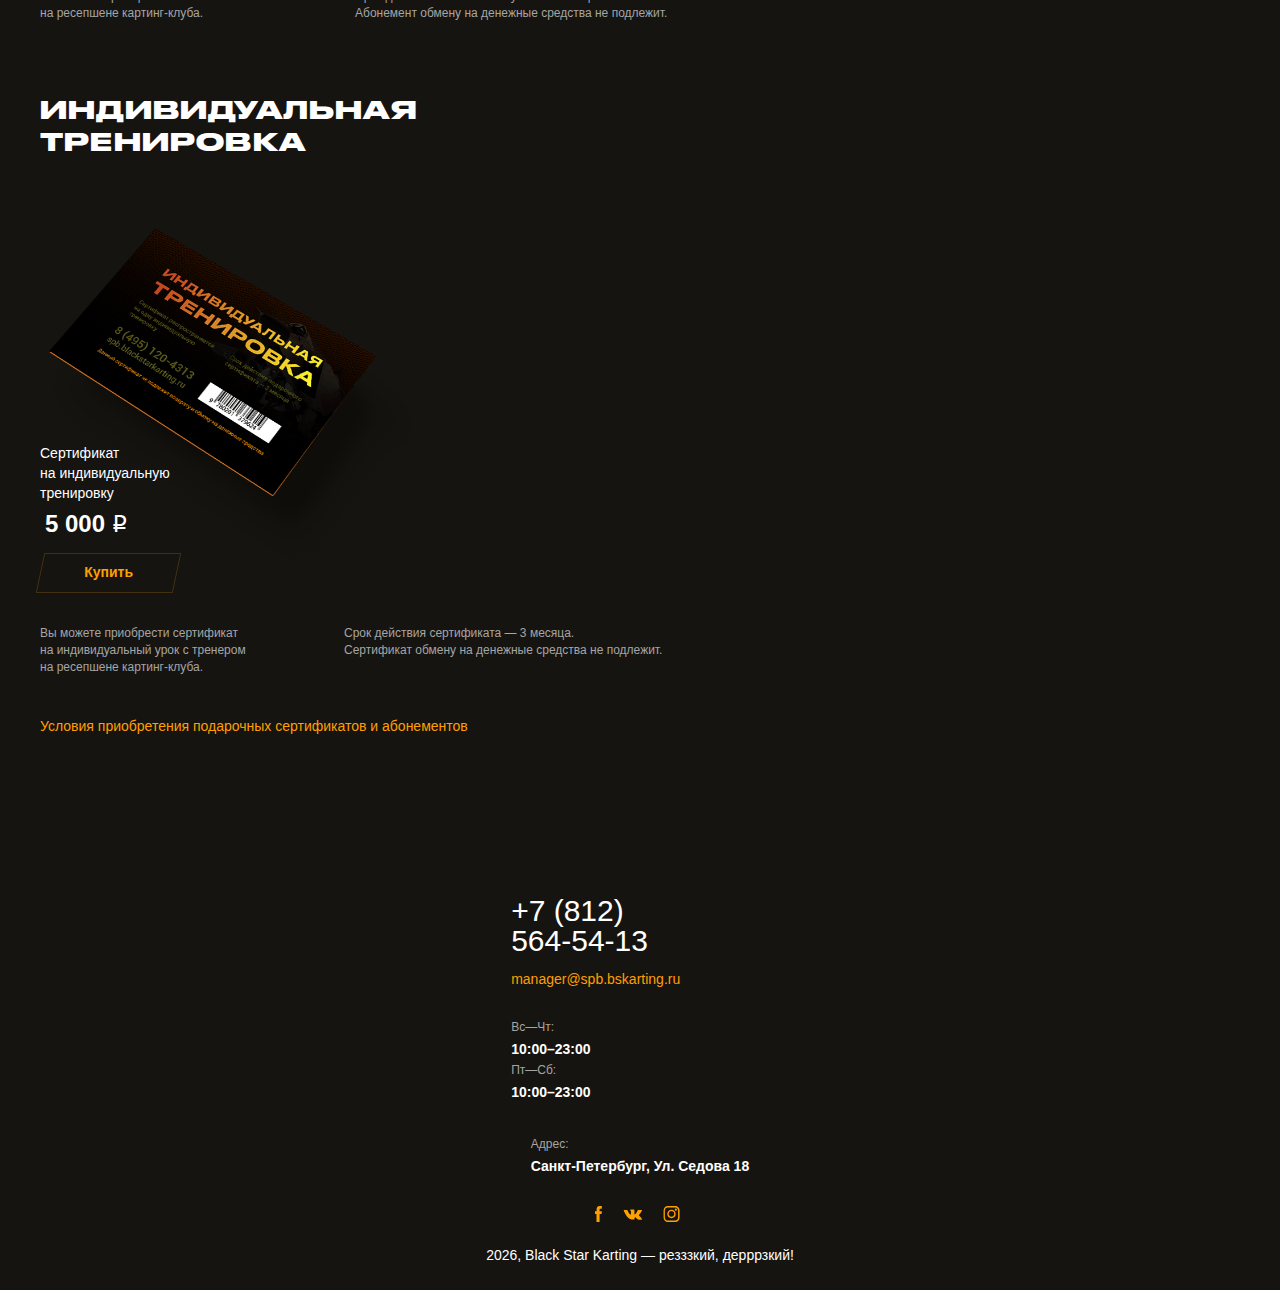
==== commit eb42a958: "index.html готово к релизу" ====
--- a/certificates.html
+++ b/certificates.html
@@ -35,60 +35,18 @@
 	<meta property="og:url" content= "https://spb.blackstarkarting.ru/" />
 </head>
 <body>
-	<div class="remodal" data-remodal-id="modal">
-		<button data-remodal-action="close" class="remodal-close"></button>
-		<div class="upper">
-			<h6>Обратная связь</h6>
-			<p>Оставьте контакты и мы с вами свяжемся:</p>
-		</div>
-		<form id="modal-form">
-			<input type="hidden" name="project_name" value="Black Star Karting">
-			<input type="hidden" name="admin_email" value="">
-			<input type="hidden" name="form_subject" value="">
-			<div class="form-group">
-				<input name="name" type="text" id="modal-name">
-				<label for="modal-name">Ваше имя</label>
-			</div>
-			<div class="form-group">
-				<input name="phone" placeholder="+ 7" type="text" id="modal-phone">
-				<label for="modal-phone">Номер телефона</label>
-			</div>
-			<div class="form-group">
-				<input name="email" type="text" id="modal-email">
-				<label for="modal-email">Email</label>		
-			</div>		
-			<div class="form-group">
-				<input name="rules" type="checkbox" value="1" id="modal-rules">
-				<label for="modal-rules">Согласен на обработку <a href="assets/app/doc/personal.pdf" target="_blank">персональных данных</a></label>
-	  		</div>
-			<button><p class="inner">Отправить</p></button>
-		</form>
-	</div>
 	<div class="mobile-menu remodal" data-remodal-id="menu">
 		<button data-remodal-action="close" class="remodal-close"></button>
-		<a href="default.htm" class="menu-logo">
+		<a href="index.html" class="menu-logo">
 			<img src="assets/app/spb-main/img/mini-logo-spb.svg" alt="">
 		</a>
 		<ul class=""><li><a href="prices.html" >Цены</a></li><li><a href="promotion.html" >Акции</a></li><li><a href="certificates.html" >Сертификаты</a></li><li><a href="school.html" >Школа</a></li><li><a href="contacts.html" >Контакты</a></li></ul>
 		<div class="phone-menu-add">
-			<div id="mobile-city-picker" class="common-city-picker">
-				<div id="mobile-current-city" class="common-current-city">
-					<p>Санкт-Петербург</p>
-					<svg width="14" height="8" viewBox="0 0 14 8" fill="none" xmlns="http://www.w3.org/2000/svg">
-					<path d="M2 2L6.58269 6L12 2" stroke="#909090" stroke-width="2" stroke-miterlimit="10" stroke-linecap="square"></path>
-					</svg>
-				</div>
-				<div class="dropdown">
-					<ul>
-						<li><a href="../https@blackstarkarting.ru/default.htm">Москва</a></li>
-					</ul>
-				</div>
-			</div>
-			<a href="../https@booking.blackstarkarting.ru/default.htm" class="y-button"><p class="inner">Забронировать</p></a>
+			<a href="#" class="y-button"><p class="inner">Забронировать</p></a>
 			<div class="contacts">
 				<a href="tel_3A+78125645413">+7 (812) 564-54-13</a>
 				<p><span class="gray">Вс—Чт: </span>10:00 — 23:00</p>
-<p><span class="gray">Пт—Сб: </span>10:00 — 23:00</p>
+				<p><span class="gray">Пт—Сб: </span>10:00 — 23:00</p>
 			</div>
 		</div>
 	</div>
@@ -97,40 +55,30 @@
 		<p class="upper">позвоните нам по телефону</p>
 		<a href="tel_3A+78125645413">+7 (812) 564-54-13</a>
 		<p class="lower">и мы расскажем вам, как оплатить и забрать сертификат или абонемент</p>
+		<!--
+	<form action="pay/pay.php" method="post">
+	<input name="sum" value="">
+	<p><input type="submit"></p>
+	</form>
+	-->
 	</div>
-
 	<div class="remodal-bg">
 		<header>
 			<div class="container">
-				<a href="default.htm" class="logo">
-					<img src="assets/app/spb-main/img/spb-logo.svg" alt="" id="main-logo">
-					<img src="assets/app/spb-main/img/mini-logo-spb.svg" alt="" id="scroll-logo">
-					<img src="assets/app/spb-main/img/white-logo.svg" alt="" id="white-logo">
+				<a href="index.html" class="logo">
+					<img src="assets/logo.png" alt="" id="main-logo" style="width: 100px">
 				</a>
 				<div class="menu">
 					<ul class=""><li><a href="prices.html" >Цены</a></li><li><a href="promotion.html" >Акции</a></li><li class="now-this"><a href="certificates.html" >Сертификаты</a></li><li><a href="school.html" >Школа</a></li><li><a href="contacts.html" >Контакты</a></li></ul>
 				</div>
 				<div class="contacts">
-					<a href="tel_3A+78125645413">+7 (812) 564-54-13</a>
-					<p><span class="gray">Вс—Чт: </span>10:00 — 23:00</p>
-<p><span class="gray">Пт—Сб: </span>10:00 — 23:00</p>
+					<a href="tel:+78129231800">+7 (812) 923-18-00</a>
+					<p><span class="gray">Вс—Чт: </span>15:00 — 01:00</p>
+<p><span class="gray">Пт—Сб: </span>15:00 — 01:00</p>
 				</div>
 				<div class="booking">
 					<div class="wrapper">
-						<a href="../https@booking.spb.blackstarkarting.ru/default.htm">Забронировать</a>
-					</div>
-					<div id="city-picker" class="common-city-picker">
-						<div id="current-city" class="common-current-city">
-							<p>Санкт-Петербург</p>
-							<svg width="14" height="8" viewBox="0 0 14 8" fill="none" xmlns="http://www.w3.org/2000/svg">
-							<path d="M2 2L6.58269 6L12 2" stroke="#909090" stroke-width="2" stroke-miterlimit="10" stroke-linecap="square"></path>
-							</svg>
-						</div>
-						<div class="dropdown">
-							<ul>
-								<li><a href="../https@blackstarkarting.ru/default.htm">Москва</a></li>
-							</ul>
-						</div>
+						<a href="#">Забронировать</a>
 					</div>
 				</div>
 				<a href="#menu" class="phone-menu">
@@ -346,8 +294,8 @@
 								<p><span class="sum">5 000 </span><span class="rub">p</span></p>
 								<!--<a href="https://blackstarkarting.ru/certificates.html#call" class="y-button desktop">Купить</a>-->
 								<!--<a href="tel:+78125645413" class="y-button mobile">Купить</a>-->
-								<a href="../https@vouchers.spb.blackstarkarting.ru/c/trenirovka/v/75973f87-bf75-4036-91d5-ce1f9ffc5ccc" target="_blank" class="y-button desktop"><p class="inner">Купить</p></a>
-								<a href="../https@vouchers.spb.blackstarkarting.ru/c/trenirovka/v/75973f87-bf75-4036-91d5-ce1f9ffc5ccc" target="_blank" class="y-button mobile"><p class="inner">Купить</p></a>
+								<a href="#" target="_blank" class="y-button desktop"><p class="inner">Купить</p></a>
+								<a href="#" target="_blank" class="y-button mobile"><p class="inner">Купить</p></a>
 							</div>
 						</div>
 					</div>
@@ -364,12 +312,6 @@
 			</div>
 		</section>
 		<footer>
-			<div class="map-wrapper">
-				<div class="top-mask"></div>
-				<div class="left-mask"></div>
-				<!--<div id="map"></div>-->
-				<img src="assets/app/spb-main/img/main-map.png" alt="">
-			</div>
 			<div class="container">
 				<div class="contacts">
 					<div class="row">
@@ -390,10 +332,7 @@
 					</div>
 					<div class="address-block">
 						<p class="name">Адрес:</p>
-						<p class="address">Санкт-Петербург, ТРК «Питерлэнд», Приморский пр. 72, 3 этаж</p>
-						<div class="subway">
-							<p><span class="station">БЕГОВАЯ</span><span class="station">НОВОКРЕСТОВСКАЯ</span></p>
-						</div>
+						<p class="address">Санкт-Петербург, Ул. Седова 18</p>
 						<a href="#">Как добраться?</a>
 					</div>
 					<div class="social">
@@ -418,111 +357,11 @@
 					<p class="copyright"><span class="current-year"></span>, Black Star Karting — резззкий, дерррзкий!</p>
 				</div>
 			</div>
-			<div class="footer-bottom">
-				<div class="container">
-					<div class="payment">
-						<p>ИП Сырова Ольга Александровна. 187315, Ленинградская обл., Кировский р-н, Лезье д., дом № 84, корпус А.
-ИНН 290131143894, ОГРН ИП 319470400115612 (Свидетельство от 25.12.2019 г. выдано ИФНС по Выборгскому р-ну Ленинградской обл.). Тел/факс: (8182) 28-11-11</p>
-						<a href="assets/app/doc/_25D0_259F_25D0_25BE_25D0_25BB_25D0_25BD_25D1_258B_25D0_25B5 _25D1_2583_25D1_2581_25D0_25BB_25D0_25B0A3A52D63A" target="_blank">Условия оферты</a>
-						<div class="cards">
-							<div class="img-container">
-								<img src="assets/app/img/icons/mir.svg" alt="">
-							</div>
-							<div class="img-container">
-								<img src="assets/app/img/icons/mastercard.svg" alt="">
-							</div>
-							<div class="img-container">
-								<img src="assets/app/img/icons/visa.svg" alt="">
-							</div>
-							<div class="img-container">
-								<img src="assets/app/img/icons/paykeeper.svg" alt="">
-							</div>
-						</div>
-					</div>
-					<div class="bs-group">
-						<h3>Группа компаний Black Star</h3>
-						<div class="row justify-content-center justify-content-lg-start">
-													<div class="col col-4 col-md-2 col-lg-1">
-							<a href="../https@blackstarwear.ru/default.htm" target="_blank" class="item">
-								<div class="img-container">
-									<img src="assets/app/spb-main/img/bswear-logo.svg" alt="Black Star Wear" class="absolute-center">
-								</div>
-							</a>
-						</div>						<div class="col col-4 col-md-2 col-lg-1">
-							<a href="../blackstar-radio.ru/default.htm" target="_blank" class="item">
-								<div class="img-container">
-									<img src="assets/app/spb-main/img/bsradio-logo.svg" alt="Black Star Radio" class="absolute-center">
-								</div>
-							</a>
-						</div>						<div class="col col-4 col-md-2 col-lg-1">
-							<a href="../blackstargaming.ru/default.htm" target="_blank" class="item">
-								<div class="img-container">
-									<img src="assets/app/spb-main/img/bsgaming-logo.svg" alt="Black Star Gaming" class="absolute-center">
-								</div>
-							</a>
-						</div>						<div class="col col-4 col-md-2 col-lg-1">
-							<a href="../https@blackstarburger.ru/default.htm" target="_blank" class="item">
-								<div class="img-container">
-									<img src="assets/app/spb-main/img/bsburger-logo.svg" alt="Black Star Burger" class="absolute-center">
-								</div>
-							</a>
-						</div>						<div class="col col-4 col-md-2 col-lg-1">
-							<a href="../makeitmusic.ru/default.htm" target="_blank" class="item">
-								<div class="img-container">
-									<img src="assets/app/spb-main/img/makeitmusic.svg" alt="Make It Music" class="absolute-center">
-								</div>
-							</a>
-						</div>						<div class="col col-4 col-md-2 col-lg-1">
-							<a href="../www.globalstarrussia.com/default.htm" target="_blank" class="item">
-								<div class="img-container">
-									<img src="assets/app/spb-main/img/globalstar.svg" alt="Global Star Russia" class="absolute-center">
-								</div>
-							</a>
-						</div>						<div class="col col-4 col-md-2 col-lg-1">
-							<a href="../https@blackstarcarwash.ru/default.htm" target="_blank" class="item">
-								<div class="img-container">
-									<img src="assets/app/spb-main/img/bscarwash.svg" alt="Black Star Car Wash" class="absolute-center">
-								</div>
-							</a>
-						</div>						<div class="col col-4 col-md-2 col-lg-1">
-							<a href="../https@black-star.ru/default.htm" target="_blank" class="item">
-								<div class="img-container">
-									<img src="assets/app/spb-main/img/bs-logo1.svg" alt="Black Star" class="absolute-center">
-								</div>
-							</a>
-						</div>						<div class="col col-4 col-md-2 col-lg-1">
-							<a href="../https@13girls.com/default.htm" target="_blank" class="item">
-								<div class="img-container">
-									<img src="assets/app/spb-main/img/13-beauty.svg" alt="13 Beauty by Black Star" class="absolute-center">
-								</div>
-							</a>
-						</div>						<div class="col col-4 col-md-2 col-lg-1">
-							<a href="../https@13byblackstar.com/default.htm" target="_blank" class="item">
-								<div class="img-container">
-									<img src="assets/app/spb-main/img/13-logo.svg" alt="13 by Black Star" class="absolute-center">
-								</div>
-							</a>
-						</div>						<div class="col col-4 col-md-2 col-lg-1">
-							<a href="../https@www.blackstar.fit/default.htm" target="_blank" class="item">
-								<div class="img-container">
-									<img src="assets/app/spb-main/img/logo_BSF.svg" alt="Black Star Fitness" class="absolute-center">
-								</div>
-							</a>
-						</div>
-						</div>
-					</div>
-				</div>
-			</div>
 		</footer>
 	</div>
-	<!--[if lt IE 9]>
-	<script src="assets/app/spb-main/js/html5shiv/es5-shim.min.js"></script>
-	<script src="assets/app/spb-main/js/html5shiv/html5shiv.min.js"></script>
-	<script src="assets/app/spb-main/js/html5shiv/html5shiv-printshiv.min.js"></script>
-	<script src="assets/app/spb-main/js/respond/respond.min.js"></script>
+
 	<![endif]-->
 	<script src="assets/app/spb-main/js/libs.min.js"></script>
-	<script src="assets/app/spb-main/js/js.cookie.js"></script>
 	<script src="assets/app/spb-main/js/common.js"></script>
 </body>
 </html>--- a/assets/app/spb-main/css/main.css
+++ b/assets/app/spb-main/css/main.css
@@ -1027,7 +1027,7 @@
     display: none; }
 
 #title {
-  height: 761px;
+  height: 600px;
   position: relative; }
   #title .wrapper {
     overflow: hidden;
@@ -1265,8 +1265,8 @@
       color: #FF9F00; }
       #services .swiper-pagination-bullet:not(.swiper-pagination-bullet-active):hover p:after {
         opacity: 1; }
-    #services .swiper-pagination-bullet:nth-child(2), #services .swiper-pagination-bullet:nth-child(3) {
-      display: none; }
+    /*#services .swiper-pagination-bullet:nth-child(2), #services .swiper-pagination-bullet:nth-child(3) {*/
+    /*  display: none; }*/
   #services .main-slider {
     padding-top: 40px;
     width: 862px;
@@ -1369,7 +1369,9 @@
       #services .main-slider .text-container .left p {
         line-height: 20px; }
       #services .main-slider .text-container .left .bottom {
-        display: table; }
+        display: table;
+        margin-top: 20px;
+      }
       #services .main-slider .text-container .left .button-container {
         margin-top: 0;
         background-color: transparent;
@@ -1521,13 +1523,13 @@
 
 #track {
   padding-top: 70px;
-  padding-bottom: 70px; }
+}
   #track .wrapper {
     position: relative; }
   #track #resize {
     display: none; }
   #track .map {
-    height: 605px;
+    height: 500px;
     margin-top: 10px;
     margin-left: 150px;
     position: relative;
@@ -4462,7 +4464,9 @@
       background: -o-linear-gradient(left, #101216 27.43%, rgba(16, 18, 22, 0) 48.74%), -o-linear-gradient(275.43deg, #101216 21.71%, rgba(16, 18, 22, 0) 53.88%);
       background: linear-gradient(90deg, #101216 27.43%, rgba(16, 18, 22, 0) 48.74%), linear-gradient(174.57deg, #101216 21.71%, rgba(16, 18, 22, 0) 53.88%); }
   footer .contacts {
-    width: 450px;
+    display: flex;
+    flex-direction: column;
+    align-items: center;
     margin-bottom: 28px;
     position: relative;
     z-index: 1; }
--- a/assets/app/spb-main/css/media-414.css
+++ b/assets/app/spb-main/css/media-414.css
@@ -120,9 +120,9 @@
   #services .main-slider .text-container .left h4 {
     font-size: 11px;
     line-height: 15px;
-    margin-bottom: 85px; }
-  #services .main-slider .kart-slide .text-container .left > p {
-    display: none; }
+    margin-bottom: 10px; }
+  /*#services .main-slider .kart-slide .text-container .left > p {*/
+  /*  display: none; }*/
   #services .main-slider .text-container .left .lower .price-item {
     width: 120px; }
   #services .main-slider .text-container .left .lower .price-item ul li:first-of-type {
@@ -196,7 +196,7 @@
   #track {
     padding-top: 60px; }
   #track .map img.map-img {
-    width: 100%;
+    width: 92%!important;
     top: 20px; }
   #features {
     padding-top: 70px; }
@@ -1484,7 +1484,7 @@
     line-height: 14px;
     letter-spacing: 0.1em; }
   footer .contacts p.copyright {
-    margin-top: 220px; }
+    margin-top: 20px; }
   .contacts-footer {
     margin-top: 210px; }
   footer .contacts .social {
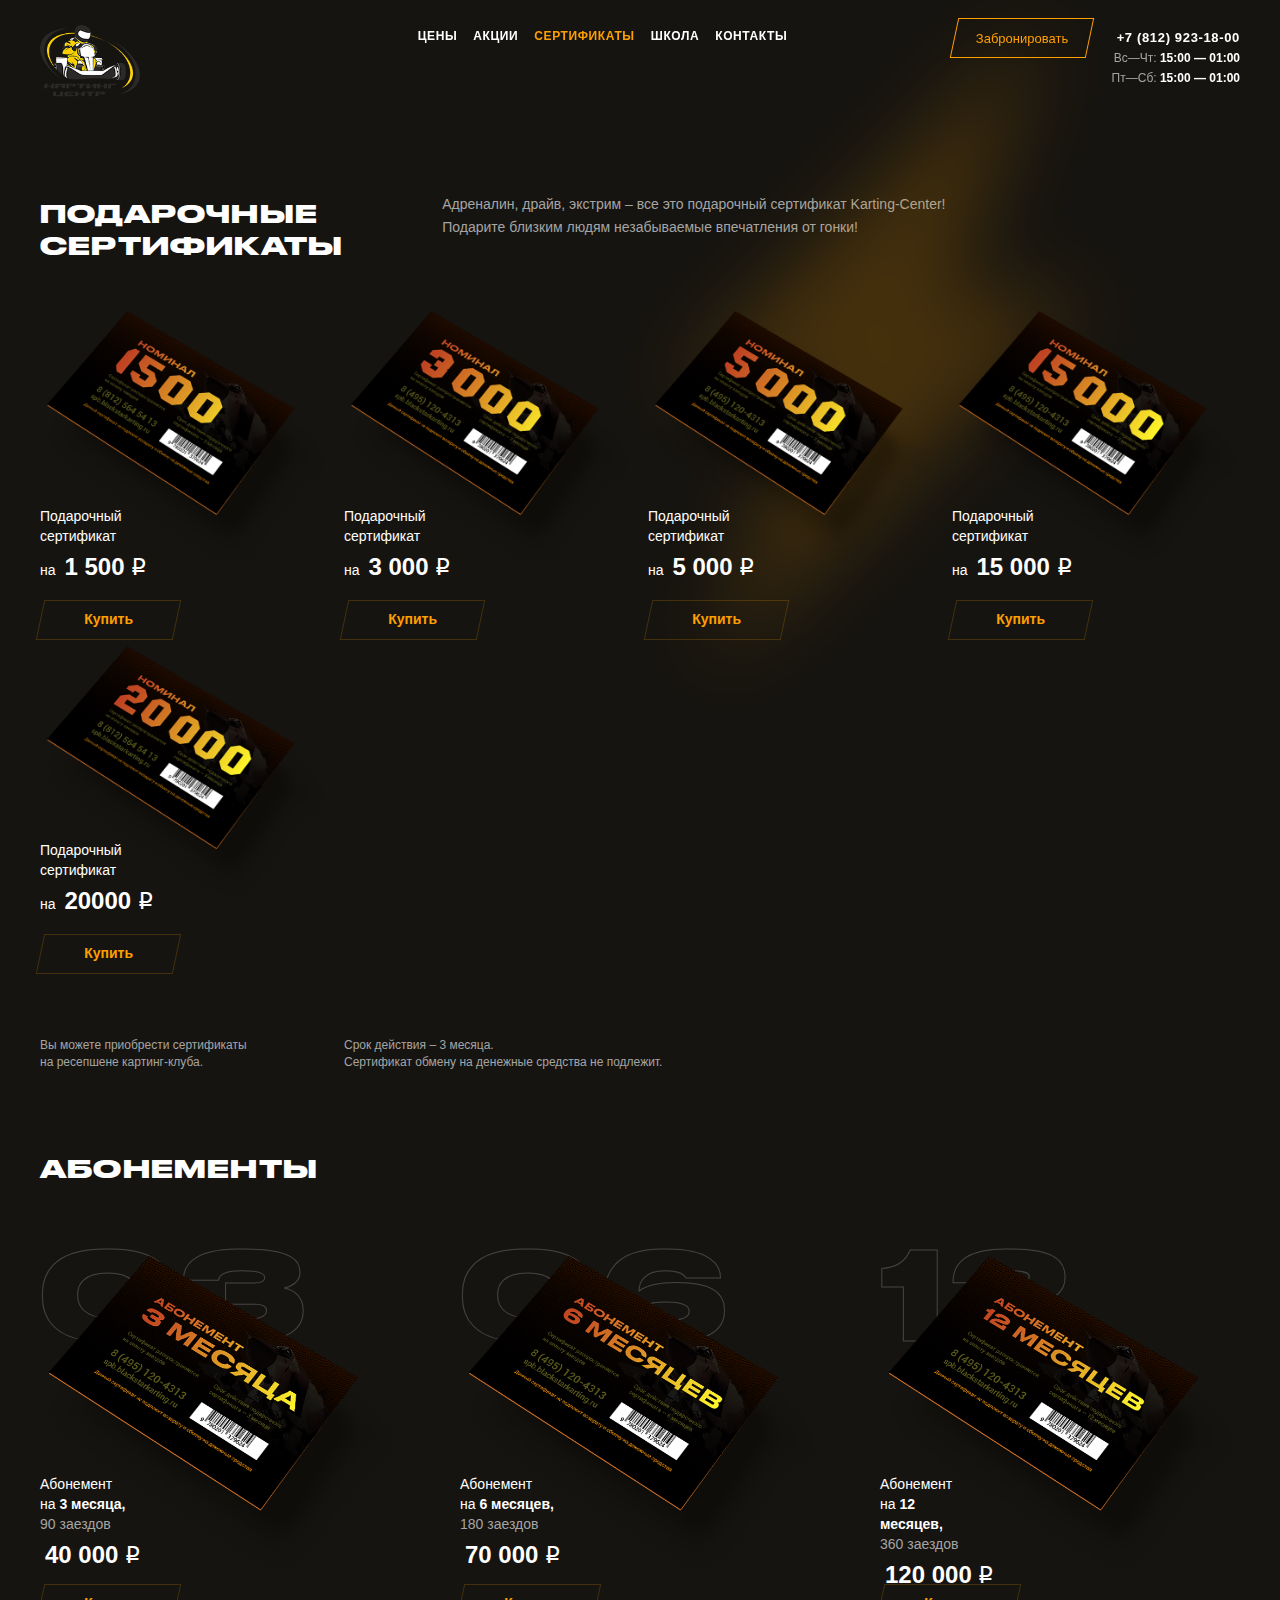
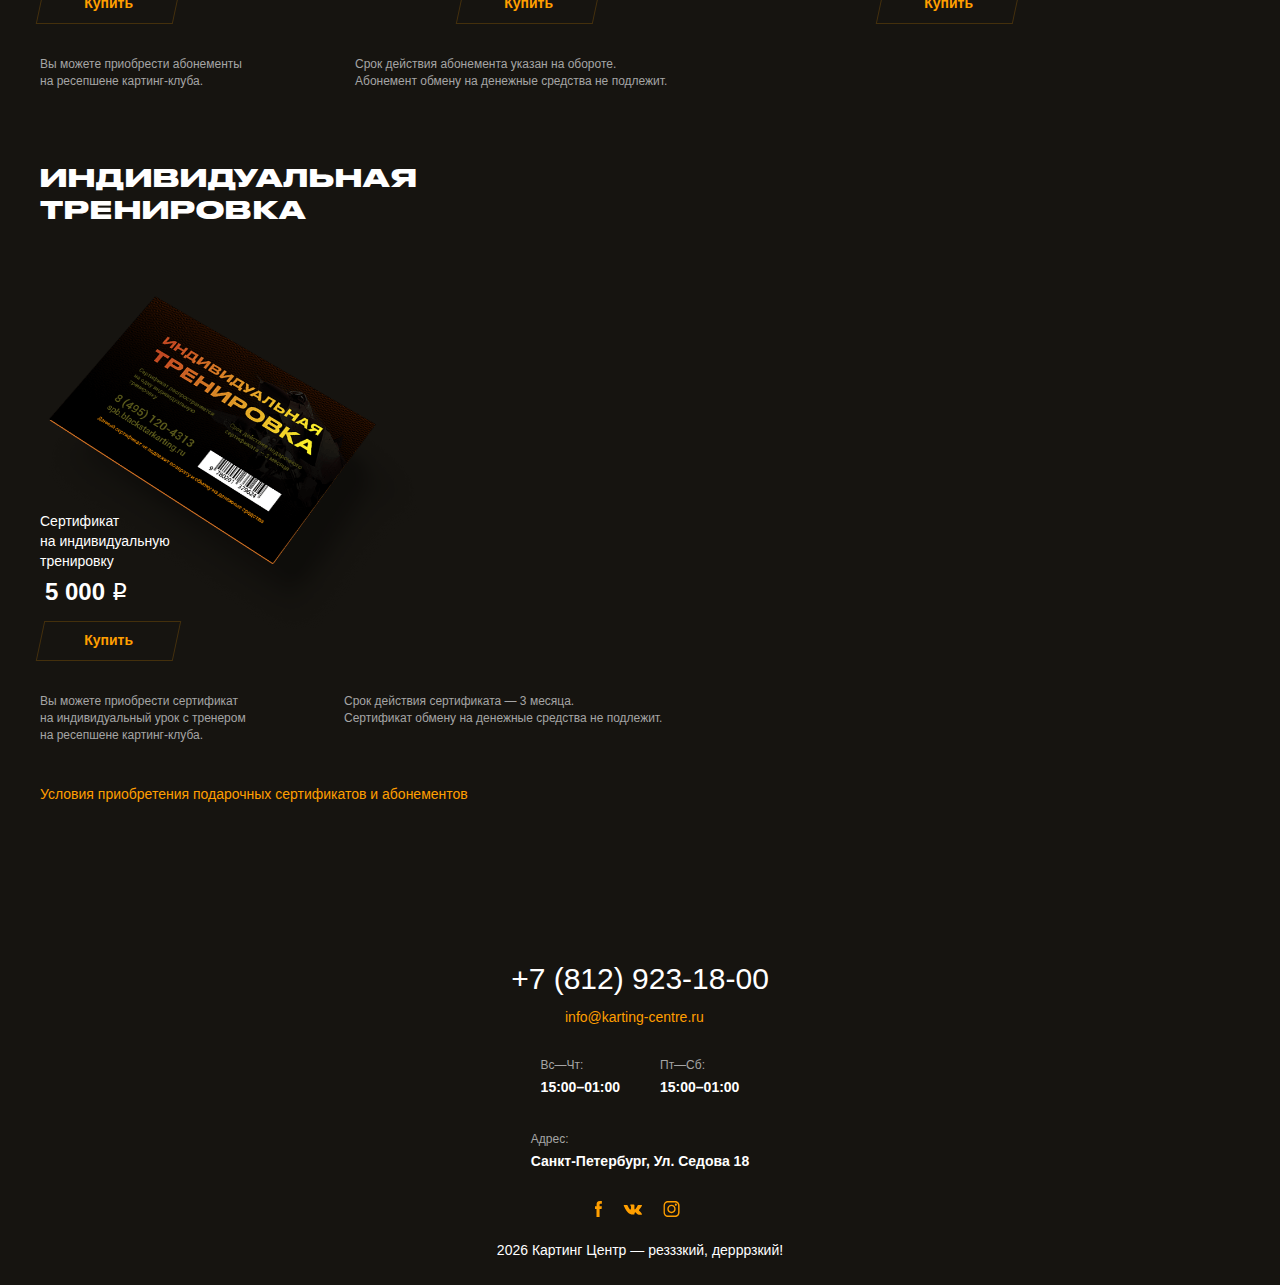
==== commit dbc4418c: "certificates.html ready" ====
--- a/certificates.html
+++ b/certificates.html
@@ -2,7 +2,7 @@
 <html lang="ru">
 <head>
 	
-	<title>Сертификаты | Black Star Karting - Санкт-Петербург</title>
+	<title>Сертификаты | Karting-Center</title>
 	<base  />
 	<meta charset="UTF-8" />
 	<meta http-equiv="X-UA-Compatible" content="IE=edge" />
@@ -28,11 +28,9 @@
 	
 	
 	
-	<meta property="og:title" content="Black Star Karting | Санкт-Петербург"/>
-	<meta property="og:description" content="Мы открылись! ТРК ПитерЛэнд, 3 этаж. Резззкий! Дерррзкий!"/>
+	<meta property="og:title" content="karting-Center"/>
 	<meta property="og:image" content="/assets/app/spb-main/img/og-spb.jpg"/>
 	<meta property="og:type" content="website"/>
-	<meta property="og:url" content= "https://spb.blackstarkarting.ru/" />
 </head>
 <body>
 	<div class="mobile-menu remodal" data-remodal-id="menu">
@@ -44,7 +42,7 @@
 		<div class="phone-menu-add">
 			<a href="#" class="y-button"><p class="inner">Забронировать</p></a>
 			<div class="contacts">
-				<a href="tel_3A+78125645413">+7 (812) 564-54-13</a>
+				<a href="tel:+78129231800">+7 (812) 923 18 00</a>
 				<p><span class="gray">Вс—Чт: </span>10:00 — 23:00</p>
 				<p><span class="gray">Пт—Сб: </span>10:00 — 23:00</p>
 			</div>
@@ -53,14 +51,8 @@
 	<div class="call-menu remodal" data-remodal-id="call">
 		<button data-remodal-action="close" class="remodal-close"></button>
 		<p class="upper">позвоните нам по телефону</p>
-		<a href="tel_3A+78125645413">+7 (812) 564-54-13</a>
+		<a href="tel:+78129231800">+7 (812) 923 18 00</a>
 		<p class="lower">и мы расскажем вам, как оплатить и забрать сертификат или абонемент</p>
-		<!--
-	<form action="pay/pay.php" method="post">
-	<input name="sum" value="">
-	<p><input type="submit"></p>
-	</form>
-	-->
 	</div>
 	<div class="remodal-bg">
 		<header>
@@ -87,7 +79,7 @@
 						<rect y="8" width="21.12" height="2" fill="#FF9F00"></rect>
 					</svg>
 				</a>
-				<a href="tel_3A+78125645413" class="phone-tel">
+				<a href="tel:+78129231800" class="phone-tel">
 					<svg width="22" height="22" viewBox="0 0 22 22" fill="none" xmlns="http://www.w3.org/2000/svg">
 					<path d="M5.96634 10.1306L7.45626 8.63135C7.9529 8.13161 8.07703 7.25706 7.58039 6.75732L4.97309 4.13368C4.35229 3.63394 3.60734 3.75887 3.1107 4.38355L2.98657 4.50848L1.49665 6.63239C1.00002 7.382 0.875871 8.25654 1.12419 9.00615C2.11746 11.7547 3.73147 14.2534 5.71801 16.2524C7.70455 18.3763 10.1878 20.0005 12.9193 20.875C13.6642 21.1249 14.5333 20.9999 15.2783 20.5002L17.389 19.001C18.0098 18.6262 18.2581 17.7516 17.8856 17.1269L17.7614 17.002L15.1541 14.3784C14.6575 13.8786 13.7884 14.0036 13.2918 14.5033L11.8018 16.0025C11.5535 16.2524 11.3052 16.2524 11.181 16.1275C10.1878 15.2529 9.19451 14.3784 8.32539 13.5038C7.45628 12.6293 6.58712 11.6298 5.71801 10.6303C5.84217 10.5054 5.84218 10.3804 5.96634 10.1306Z" stroke="#FF9F00" stroke-width="2" stroke-miterlimit="10" stroke-linejoin="round"/>
 					<path d="M20.9896 10.5055C21.1137 8.00683 20.1204 5.50812 18.3822 3.75903C16.644 1.885 14.1608 0.885523 11.5535 1.01046" stroke="#FF9F00" stroke-width="2" stroke-miterlimit="10" stroke-linejoin="round"/>
@@ -100,7 +92,7 @@
 			<img src="assets/app/spb-main/img/dec/dec-16.svg" alt="" class="dec d-1" data-stellar-ratio="1.3">
 			<div class="container">
 				<h2>Подарочные <br /> сертификаты</h2>
-				<p class="title">Адреналин, драйв, экстрим – все это подарочный сертификат Black Star Karting! Подарите близким людям незабываемые впечатления от гонки!</p>
+				<p class="title">Адреналин, драйв, экстрим – все это подарочный сертификат Karting-Center! Подарите близким людям незабываемые впечатления от гонки!</p>
 			</div>
 		</div>
 		<section id="certificates-line" class="certificates-common">
@@ -117,8 +109,8 @@
 								<p>на <span class="sum">1 500 </span><span class="rub">p</span></p>
 							<!--	<a href="certificates.html?sum=1 500&#call" class="y-button desktop">Купить</a>
 								<a href="tel:+78125645413" class="y-button mobile">Купить</a> -->
-								<a href="../https@vouchers.spb.blackstarkarting.ru/c/sertifikaty/v/c36b61f7-301b-49b3-a8f1-ce20c9a98447" target="_blank" class="y-button desktop"><p class="inner">Купить</p></a>
-								<a href="../https@vouchers.spb.blackstarkarting.ru/c/sertifikaty/v/c36b61f7-301b-49b3-a8f1-ce20c9a98447" target="_blank" class="y-button mobile"><p class="inner">Купить</p></a>
+								<a href="#" target="_blank" class="y-button desktop"><p class="inner">Купить</p></a>
+								<a href="#" target="_blank" class="y-button mobile"><p class="inner">Купить</p></a>
 							</div>
 						</div>
 					</div>					<div class="col col-12 col-md-3">
@@ -132,8 +124,8 @@
 								<p>на <span class="sum">3 000 </span><span class="rub">p</span></p>
 							<!--	<a href="certificates.html?sum=3 000&#call" class="y-button desktop">Купить</a>
 								<a href="tel:+78125645413" class="y-button mobile">Купить</a> -->
-								<a href="../https@vouchers.spb.blackstarkarting.ru/c/sertifikaty/v/467448aa-aaea-4974-bf90-8b4572499898" target="_blank" class="y-button desktop"><p class="inner">Купить</p></a>
-								<a href="../https@vouchers.spb.blackstarkarting.ru/c/sertifikaty/v/467448aa-aaea-4974-bf90-8b4572499898" target="_blank" class="y-button mobile"><p class="inner">Купить</p></a>
+								<a href="#" target="_blank" class="y-button desktop"><p class="inner">Купить</p></a>
+								<a href="#" target="_blank" class="y-button mobile"><p class="inner">Купить</p></a>
 							</div>
 						</div>
 					</div>					<div class="col col-12 col-md-3">
@@ -147,8 +139,8 @@
 								<p>на <span class="sum">5 000 </span><span class="rub">p</span></p>
 							<!--	<a href="certificates.html?sum=5 000&#call" class="y-button desktop">Купить</a>
 								<a href="tel:+78125645413" class="y-button mobile">Купить</a> -->
-								<a href="../https@vouchers.spb.blackstarkarting.ru/c/sertifikaty/v/f5c61623-c444-4d27-a0a3-06f95afb71c4" target="_blank" class="y-button desktop"><p class="inner">Купить</p></a>
-								<a href="../https@vouchers.spb.blackstarkarting.ru/c/sertifikaty/v/f5c61623-c444-4d27-a0a3-06f95afb71c4" target="_blank" class="y-button mobile"><p class="inner">Купить</p></a>
+								<a href="#" target="_blank" class="y-button desktop"><p class="inner">Купить</p></a>
+								<a href="#" target="_blank" class="y-button mobile"><p class="inner">Купить</p></a>
 							</div>
 						</div>
 					</div>					<div class="col col-12 col-md-3">
@@ -162,8 +154,8 @@
 								<p>на <span class="sum">15 000 </span><span class="rub">p</span></p>
 							<!--	<a href="certificates.html?sum=15 000&#call" class="y-button desktop">Купить</a>
 								<a href="tel:+78125645413" class="y-button mobile">Купить</a> -->
-								<a href="../https@vouchers.spb.blackstarkarting.ru/c/sertifikaty/v/fc2691f9-de5f-42d4-84e6-53604b9eff73" target="_blank" class="y-button desktop"><p class="inner">Купить</p></a>
-								<a href="../https@vouchers.spb.blackstarkarting.ru/c/sertifikaty/v/fc2691f9-de5f-42d4-84e6-53604b9eff73" target="_blank" class="y-button mobile"><p class="inner">Купить</p></a>
+								<a href="#" target="_blank" class="y-button desktop"><p class="inner">Купить</p></a>
+								<a href="#" target="_blank" class="y-button mobile"><p class="inner">Купить</p></a>
 							</div>
 						</div>
 					</div>					<div class="col col-12 col-md-3">
@@ -177,8 +169,8 @@
 								<p>на <span class="sum">20000 </span><span class="rub">p</span></p>
 							<!--	<a href="certificates.html?sum=20000&#call" class="y-button desktop">Купить</a>
 								<a href="tel:+78125645413" class="y-button mobile">Купить</a> -->
-								<a href="../https@vouchers.spb.blackstarkarting.ru/c/sertifikaty/v/09000a91-6520-4bab-a8e6-59b09fc072b5" target="_blank" class="y-button desktop"><p class="inner">Купить</p></a>
-								<a href="../https@vouchers.spb.blackstarkarting.ru/c/sertifikaty/v/09000a91-6520-4bab-a8e6-59b09fc072b5" target="_blank" class="y-button mobile"><p class="inner">Купить</p></a>
+								<a href="#" target="_blank" class="y-button desktop"><p class="inner">Купить</p></a>
+								<a href="#" target="_blank" class="y-button mobile"><p class="inner">Купить</p></a>
 							</div>
 						</div>
 					</div>
@@ -190,8 +182,8 @@
 							</div>
 							<div class="text-container">
 								<h4>Подарочный сертификат <br>на вашу сумму</h4>
-								<a href="../https@blackstarkarting.ru/certificates.html#call" class="y-button desktop">Купить</a>
-								<a href="tel_3A+78125645413" class="y-button mobile">Купить</a>
+								<a href="#" class="y-button desktop">Купить</a>
+								<a href="#" class="y-button mobile">Купить</a>
 							</div>
 						</div>
 					</div>
@@ -225,8 +217,8 @@
 								<p><span class="sum">40 000 </span><span class="rub">p</span></p>
 								<!-- <a href="certificates.html#call" class="y-button desktop">Купить</a>
 								<a href="tel:+78125645413" class="y-button mobile">Купить</a> -->
-								<a href="../https@vouchers.spb.blackstarkarting.ru/c/abonementy/v/7d3fc6e1-08c0-404f-a018-6cbd4e723686" target="_blank" class="y-button desktop"><p class="inner">Купить</p></a>
-								<a href="../https@vouchers.spb.blackstarkarting.ru/c/abonementy/v/7d3fc6e1-08c0-404f-a018-6cbd4e723686" target="_blank" class="y-button mobile"><p class="inner">Купить</p></a>
+								<a href="#" target="_blank" class="y-button desktop"><p class="inner">Купить</p></a>
+								<a href="#" target="_blank" class="y-button mobile"><p class="inner">Купить</p></a>
 							</div>
 						</div>
 					</div>					<div class="col col-12 col-md-4">
@@ -243,8 +235,8 @@
 								<p><span class="sum">70 000 </span><span class="rub">p</span></p>
 								<!-- <a href="certificates.html#call" class="y-button desktop">Купить</a>
 								<a href="tel:+78125645413" class="y-button mobile">Купить</a> -->
-								<a href="../https@vouchers.spb.blackstarkarting.ru/c/abonementy/v/a242a6b9-8689-48e9-869f-d0c84cdc6eba" target="_blank" class="y-button desktop"><p class="inner">Купить</p></a>
-								<a href="../https@vouchers.spb.blackstarkarting.ru/c/abonementy/v/a242a6b9-8689-48e9-869f-d0c84cdc6eba" target="_blank" class="y-button mobile"><p class="inner">Купить</p></a>
+								<a href="#" target="_blank" class="y-button desktop"><p class="inner">Купить</p></a>
+								<a href="#" target="_blank" class="y-button mobile"><p class="inner">Купить</p></a>
 							</div>
 						</div>
 					</div>					<div class="col col-12 col-md-4">
@@ -261,8 +253,8 @@
 								<p><span class="sum">120 000 </span><span class="rub">p</span></p>
 								<!-- <a href="certificates.html#call" class="y-button desktop">Купить</a>
 								<a href="tel:+78125645413" class="y-button mobile">Купить</a> -->
-								<a href="../https@vouchers.spb.blackstarkarting.ru/c/abonementy/v/88f94dff-8504-4ad1-a60c-a570effd0d7d" target="_blank" class="y-button desktop"><p class="inner">Купить</p></a>
-								<a href="../https@vouchers.spb.blackstarkarting.ru/c/abonementy/v/88f94dff-8504-4ad1-a60c-a570effd0d7d" target="_blank" class="y-button mobile"><p class="inner">Купить</p></a>
+								<a href="#" target="_blank" class="y-button desktop"><p class="inner">Купить</p></a>
+								<a href="#" target="_blank" class="y-button mobile"><p class="inner">Купить</p></a>
 							</div>
 						</div>
 					</div>
@@ -308,26 +300,31 @@
 						<p>Срок действия сертификата — 3 месяца. <br /> Сертификат обмену на денежные средства не подлежит.</p>
 					</div>
 				</div>
-				<a href="assets/app/spb-main/doc/certificates.pdf" class="rules iframe-popup">Условия приобретения подарочных сертификатов и абонементов</a>
+				<a href="#" class="rules iframe-popup">Условия приобретения подарочных сертификатов и абонементов</a>
 			</div>
 		</section>
 		<footer>
+			<div class="map-wrapper">
+				<div class="top-mask"></div>
+				<div class="left-mask"></div>
+				<!--<div id="map"></div>-->
+			</div>
 			<div class="container">
 				<div class="contacts">
-					<div class="row">
-						<div class="col col-12 col-md-5 col-lg-8">
-							
-							<a href="tel_3A+78125645413" class="phone">+7 (812) 564-54-13</a>
-							<a href="mailto:manager@spb.bskarting.ru" class="email">manager@spb.bskarting.ru</a>
-							
-							<div class="time-block">
-<p class="day">Вс—Чт:</p>
-<p class="time">10:00–23:00</p>
-</div>
-<div class="time-block">
-<p class="day">Пт—Сб:</p>
-<p class="time">10:00–23:00</p>
-</div>
+					<div class="row" style="align-items: center;display: flex;flex-direction: column;">
+						<div class="col col-12 col-md-5 col-lg-8" style="width: 100%;max-width: 100%; display: flex;flex-direction: column;align-items: center">
+							<a href="tel:+78129231800" class="phone">+7 (812) 923-18-00</a>
+							<a href="mailto:info@karting-centre.ru" class="email">info@karting-centre.ru</a>
+							<div>
+								<div class="time-block">
+									<p class="day">Вс—Чт:</p>
+									<p class="time">15:00–01:00</p>
+								</div>
+								<div class="time-block">
+									<p class="day">Пт—Сб:</p>
+									<p class="time">15:00–01:00</p>
+								</div>
+							</div>
 						</div>
 					</div>
 					<div class="address-block">
@@ -336,17 +333,17 @@
 						<a href="#">Как добраться?</a>
 					</div>
 					<div class="social">
-						<a href="../https@www.facebook.com/blackstarkarting.spb" target="_blank">
+						<a href="http://www.facebook.com/KartingCentreSPb" target="_blank">
 							<svg width="7" height="16" viewBox="0 0 7 16" fill="none" xmlns="https://www.w3.org/2000/svg">
 								<path d="M4.57143 5.20002V3.8C4.57143 3.1 4.65934 2.70002 5.62637 2.70002H6.85714V1.2207e-05H4.83517C2.37363 1.2207e-05 1.58242 1.29999 1.58242 3.59999V5.3H0V8.00001H1.49451V16H4.57143V8.00001H6.59341L6.85714 5.20002H4.57143Z" fill="white"/>
 							</svg>
 						</a>
-						<a href="../https@vk.com/blackstarkartingspb" target="_blank">
+						<a href="http://vk.com/kartingcentre" target="_blank">
 							<svg width="19" height="11" viewBox="0 0 19 11" fill="none" xmlns="https://www.w3.org/2000/svg">
 								<path d="M9.70356 10.6244H10.7959C10.7959 10.6244 11.1601 10.6244 11.2511 10.4445C11.3421 10.3546 11.4331 10.1747 11.4331 9.99487C11.4331 9.99487 11.4331 8.556 12.0704 8.37614C12.7076 8.19628 13.6179 9.81503 14.5282 10.3546C14.8923 10.6244 15.2564 10.7143 15.7116 10.7143H18.1694C18.1694 10.7143 19.4438 10.6244 18.8066 9.63512C18.2604 8.82576 17.7143 8.19626 16.986 7.56675C15.4385 6.12787 15.6206 6.39766 17.5322 3.96956C18.6246 2.53069 19.0797 1.63141 18.9887 1.18176C18.8977 0.822042 18.0784 0.911983 18.0784 0.911983H15.3475C15.2564 0.911983 15.0744 0.911961 14.9833 1.00189C14.8923 1.09182 14.8013 1.18174 14.7102 1.27167C14.4372 1.99111 14.073 2.71053 13.7089 3.34004C12.5255 5.40843 11.9793 5.4984 11.7973 5.40847C11.3421 5.13868 11.4331 4.23938 11.4331 3.60988C11.4331 1.63142 11.7062 0.822031 10.7959 0.552242C10.3408 0.462313 9.97664 0.462334 9.52149 0.462334C8.79325 0.372405 7.97397 0.462323 7.24573 0.732113C6.97263 0.911972 6.69955 1.18174 6.88161 1.27167C7.1547 1.27167 7.51882 1.45155 7.70088 1.63141C7.88294 1.99113 7.97399 2.44074 7.97399 2.89039C7.97399 2.89039 8.15605 5.22859 7.60987 5.49838C7.24575 5.67824 6.69955 5.31853 5.60719 3.43001C5.061 2.44078 4.60585 1.45154 4.60585 1.45154C4.51482 1.36161 4.51483 1.27169 4.4238 1.18176C4.24174 1.09183 4.15071 1.09182 3.96865 1.00189H1.32874C1.14668 1.00189 0.96464 1.09183 0.782578 1.18176C0.691548 1.36162 0.691548 1.45155 0.782578 1.63141C0.782578 1.63141 2.78524 6.30772 5.15203 8.73583C6.33543 9.90491 7.97398 10.5345 9.70356 10.6244Z" fill="white"/>
 							</svg>
 						</a>
-						<a href="../https@instagram.com/blackstarkarting.spb" target="_blank">
+						<a href="https://www.instagram.com/karting.centre.spb/" target="_blank">
 							<svg width="17" height="16" viewBox="0 0 17 16" fill="none" xmlns="https://www.w3.org/2000/svg">
 								<path d="M12.8506 4.65137C13.4158 4.65137 13.8739 4.19327 13.8739 3.62814C13.8739 3.06301 13.4158 2.60485 12.8506 2.60485C12.2855 2.60485 11.8274 3.06301 11.8274 3.62814C11.8274 4.19327 12.2855 4.65137 12.8506 4.65137Z" fill="white"/>
 								<path d="M16.5715 4.65116C16.5715 4 16.4785 3.34886 16.1994 2.6977C16.0133 2.13956 15.6412 1.67444 15.2691 1.30235C14.8971 0.930255 14.3389 0.558162 13.8738 0.372116C13.2226 0.186069 12.5715 0 11.9203 0H5.22263C4.57147 0 3.9203 0.0930459 3.26914 0.372116C2.711 0.558162 2.24589 0.930255 1.87379 1.30235C1.5017 1.67444 1.12961 2.23258 0.943567 2.6977C0.75752 3.34886 0.571472 4 0.571472 4.65116V11.3488C0.571472 12 0.664497 12.6512 0.943567 13.3023C1.31566 14.4186 2.24589 15.2558 3.26914 15.6279C3.9203 15.8139 4.57147 16 5.22263 16H11.9203C12.5715 16 13.2226 15.907 13.8738 15.6279C14.9901 15.2558 15.8273 14.3256 16.1994 13.3023C16.3854 12.6512 16.5715 12 16.5715 11.3488V4.65116ZM15.0831 11.2558C15.0831 11.8139 14.9901 12.2791 14.804 12.7442C14.711 13.1163 14.525 13.3954 14.1529 13.6744C13.8738 13.9535 13.5947 14.1396 13.2226 14.3256C12.7575 14.5117 12.1994 14.6047 11.7343 14.6047H5.22263C4.6645 14.6047 4.19937 14.5117 3.73426 14.3256C3.36216 14.2326 3.08309 14.0465 2.80402 13.6744C2.52495 13.3954 2.33891 13.1163 2.15286 12.7442C1.96682 12.2791 1.87379 11.7209 1.87379 11.2558V4.74416C1.87379 4.18602 1.96682 3.72093 2.15286 3.25581C2.24589 2.88372 2.43193 2.60465 2.80402 2.32558C3.08309 2.04651 3.36216 1.86045 3.73426 1.67441C4.19937 1.48836 4.75752 1.39535 5.22263 1.39535H11.7343C12.2924 1.39535 12.7575 1.48836 13.2226 1.67441C13.5947 1.76743 13.8738 1.95349 14.1529 2.32558C14.4319 2.60465 14.618 2.88372 14.804 3.25581C14.9901 3.72093 15.0831 4.27905 15.0831 4.74416V7.99998C15.1761 9.11626 15.1761 10.1395 15.0831 11.2558Z" fill="white"/>
@@ -354,7 +351,7 @@
 							</svg>
 						</a>
 					</div>
-					<p class="copyright"><span class="current-year"></span>, Black Star Karting — резззкий, дерррзкий!</p>
+					<p class="copyright"><span class="current-year"></span> Картинг Центр — резззкий, дерррзкий!</p>
 				</div>
 			</div>
 		</footer>
--- a/assets/app/spb-main/css/main.css
+++ b/assets/app/spb-main/css/main.css
@@ -1768,7 +1768,7 @@
   display: none !important; }
 
 .secondary-page {
-  margin-top: 132px; }
+  margin-top: 200px; }
   .secondary-page h2 {
     letter-spacing: 0.05em;
     position: relative; }
@@ -1930,7 +1930,7 @@
       #prices .kart-prices .item .img-container img {
         width: 100%;
         position: absolute;
-        bottom: 0;
+        bottom: 20;
         -webkit-transition: -webkit-transform 0.3s ease;
         transition: -webkit-transform 0.3s ease;
         -o-transition: transform 0.3s ease;
@@ -2266,7 +2266,9 @@
     #prices-certificates .img-container .cert-1i {
       width: 465px; }
     #prices-certificates .row.individual .img-container {
-      margin-top: -45px; }
+      margin-top: -45px;
+      margin-left: 60px;
+    }
 
 #other-prices {
   margin-top: 90px;
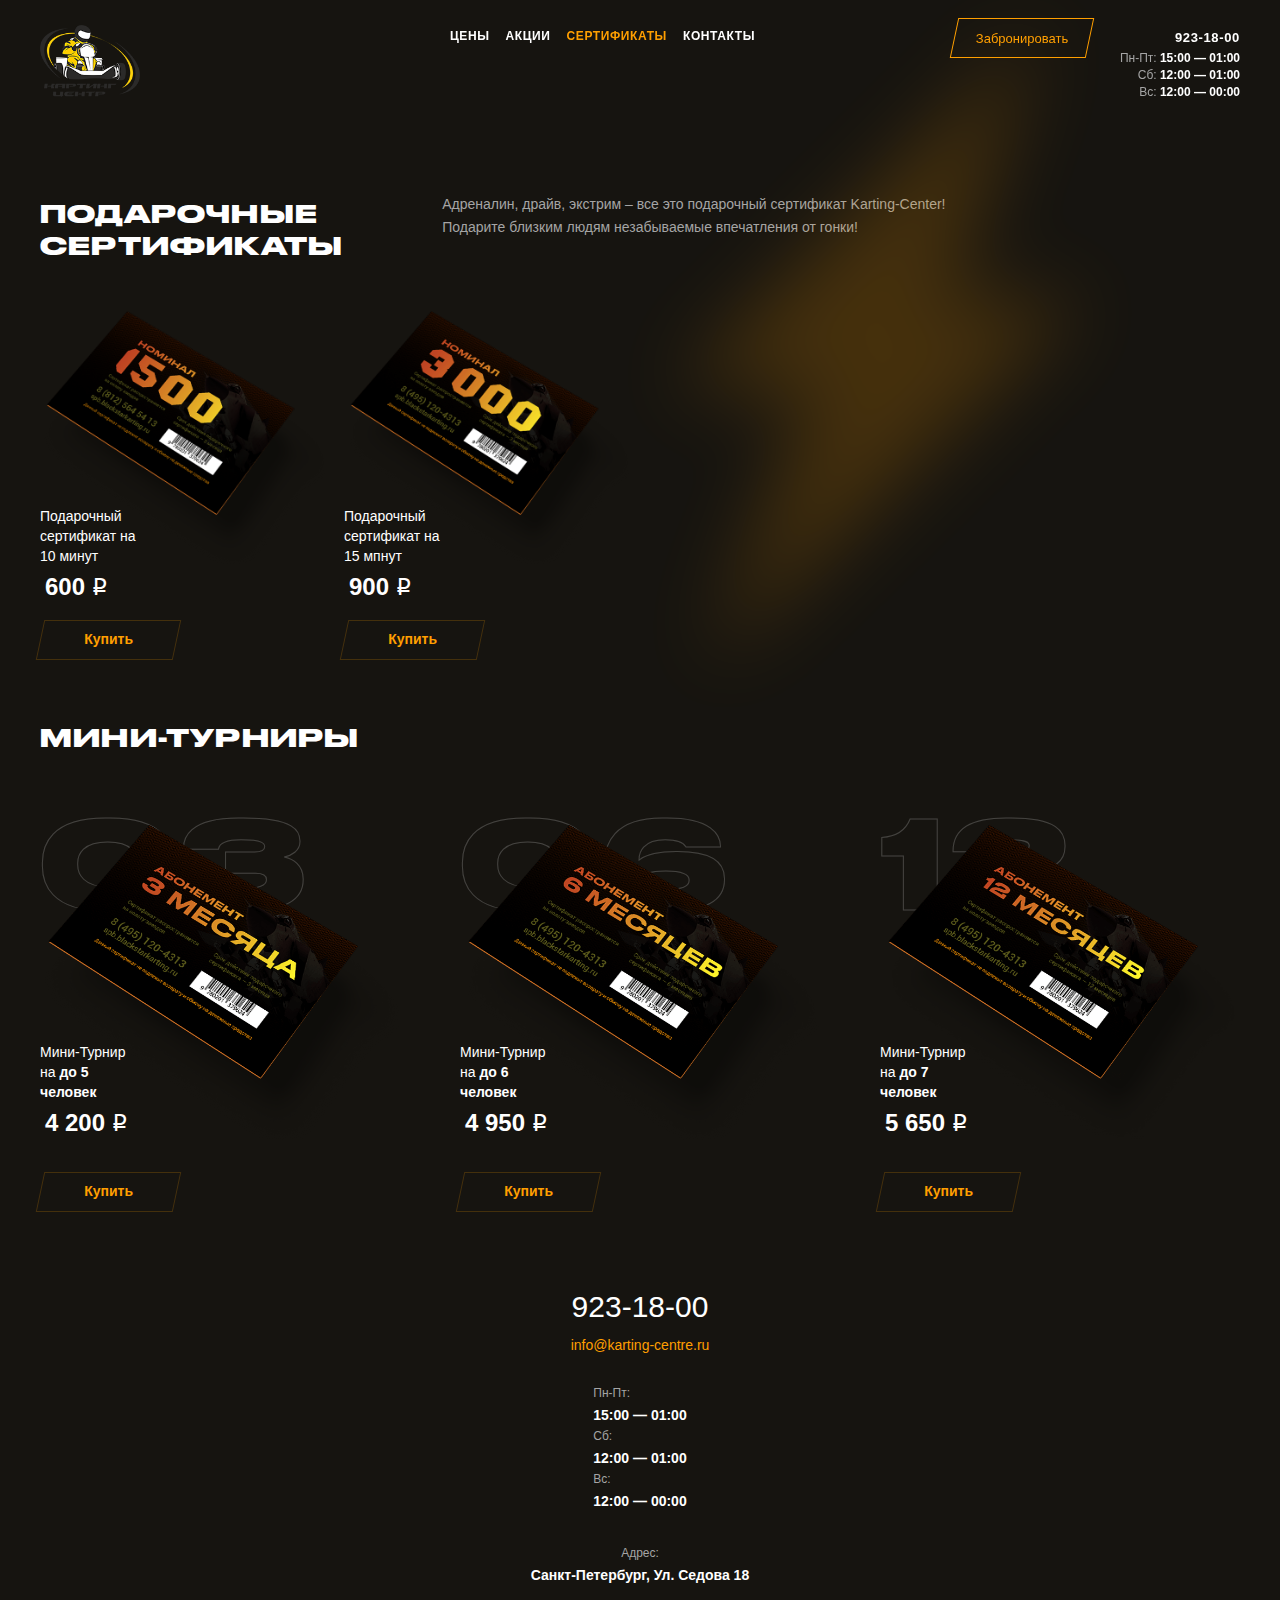
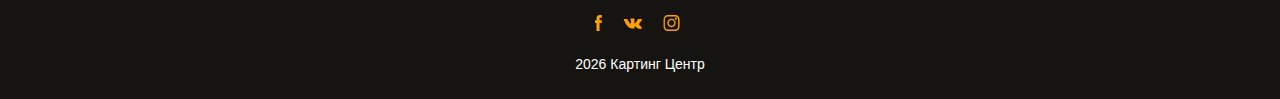
==== commit e58c860c: "правки от заказчика" ====
--- a/certificates.html
+++ b/certificates.html
@@ -38,20 +38,26 @@
 		<a href="index.html" class="menu-logo">
 			<img src="assets/app/spb-main/img/mini-logo-spb.svg" alt="">
 		</a>
-		<ul class=""><li><a href="prices.html" >Цены</a></li><li><a href="promotion.html" >Акции</a></li><li><a href="certificates.html" >Сертификаты</a></li><li><a href="school.html" >Школа</a></li><li><a href="contacts.html" >Контакты</a></li></ul>
+		<ul class="">
+			<li><a href="prices.html" >Цены</a></li>
+			<li><a href="promotion.html" >Акции</a></li>
+			<li><a href="certificates.html" >Сертификаты</a></li>
+			<li><a href="contacts.html" >Контакты</a></li>
+		</ul>
 		<div class="phone-menu-add">
 			<a href="#" class="y-button"><p class="inner">Забронировать</p></a>
 			<div class="contacts">
-				<a href="tel:+78129231800">+7 (812) 923 18 00</a>
-				<p><span class="gray">Вс—Чт: </span>10:00 — 23:00</p>
-				<p><span class="gray">Пт—Сб: </span>10:00 — 23:00</p>
+				<a href="tel:9231800">923-18-00</a>
+				<p><span class="gray">Пн-Пт: </span>15:00 — 01:00</p>
+				<p><span class="gray">Сб: </span>12:00 — 01:00</p>
+				<p><span class="gray">Вс: </span>12:00 — 00:00</p>
 			</div>
 		</div>
 	</div>
 	<div class="call-menu remodal" data-remodal-id="call">
 		<button data-remodal-action="close" class="remodal-close"></button>
 		<p class="upper">позвоните нам по телефону</p>
-		<a href="tel:+78129231800">+7 (812) 923 18 00</a>
+		<a href="tel:9231800">923-18-00</a>
 		<p class="lower">и мы расскажем вам, как оплатить и забрать сертификат или абонемент</p>
 	</div>
 	<div class="remodal-bg">
@@ -61,12 +67,13 @@
 					<img src="assets/logo.png" alt="" id="main-logo" style="width: 100px">
 				</a>
 				<div class="menu">
-					<ul class=""><li><a href="prices.html" >Цены</a></li><li><a href="promotion.html" >Акции</a></li><li class="now-this"><a href="certificates.html" >Сертификаты</a></li><li><a href="school.html" >Школа</a></li><li><a href="contacts.html" >Контакты</a></li></ul>
+					<ul class=""><li><a href="prices.html" >Цены</a></li><li><a href="promotion.html" >Акции</a></li><li class="now-this"><a href="certificates.html" >Сертификаты</a></li><li><a href="contacts.html" >Контакты</a></li></ul>
 				</div>
 				<div class="contacts">
-					<a href="tel:+78129231800">+7 (812) 923-18-00</a>
-					<p><span class="gray">Вс—Чт: </span>15:00 — 01:00</p>
-<p><span class="gray">Пт—Сб: </span>15:00 — 01:00</p>
+					<a href="tel:9231800">923-18-00</a>
+					<p><span class="gray">Пн-Пт: </span>15:00 — 01:00</p>
+					<p><span class="gray">Сб: </span>12:00 — 01:00</p>
+					<p><span class="gray">Вс: </span>12:00 — 00:00</p>
 				</div>
 				<div class="booking">
 					<div class="wrapper">
@@ -105,8 +112,8 @@
 								<img src="assets/app/img/dec/cert-bg.png" alt="" class="bg">
 							</div>
 							<div class="text-container">
-								<h4>Подарочный сертификат</h4>
-								<p>на <span class="sum">1 500 </span><span class="rub">p</span></p>
+								<h4>Подарочный сертификат на 10 минут</h4>
+								<p><span class="sum">600 </span><span class="rub">p</span></p>
 							<!--	<a href="certificates.html?sum=1 500&#call" class="y-button desktop">Купить</a>
 								<a href="tel:+78125645413" class="y-button mobile">Купить</a> -->
 								<a href="#" target="_blank" class="y-button desktop"><p class="inner">Купить</p></a>
@@ -120,88 +127,23 @@
 								<img src="assets/app/img/dec/cert-bg.png" alt="" class="bg">
 							</div>
 							<div class="text-container">
-								<h4>Подарочный сертификат</h4>
-								<p>на <span class="sum">3 000 </span><span class="rub">p</span></p>
+								<h4>Подарочный сертификат на 15 мпнут</h4>
+								<p><span class="sum">900 </span><span class="rub">p</span></p>
 							<!--	<a href="certificates.html?sum=3 000&#call" class="y-button desktop">Купить</a>
 								<a href="tel:+78125645413" class="y-button mobile">Купить</a> -->
 								<a href="#" target="_blank" class="y-button desktop"><p class="inner">Купить</p></a>
 								<a href="#" target="_blank" class="y-button mobile"><p class="inner">Купить</p></a>
 							</div>
 						</div>
-					</div>					<div class="col col-12 col-md-3">
-						<div class="item">
-							<div class="img-container">
-								<img src="assets/app/spb-main/img/sert-5000.png" alt="Подарочный сертификат" class="img">
-								<img src="assets/app/img/dec/cert-bg.png" alt="" class="bg">
-							</div>
-							<div class="text-container">
-								<h4>Подарочный сертификат</h4>
-								<p>на <span class="sum">5 000 </span><span class="rub">p</span></p>
-							<!--	<a href="certificates.html?sum=5 000&#call" class="y-button desktop">Купить</a>
-								<a href="tel:+78125645413" class="y-button mobile">Купить</a> -->
-								<a href="#" target="_blank" class="y-button desktop"><p class="inner">Купить</p></a>
-								<a href="#" target="_blank" class="y-button mobile"><p class="inner">Купить</p></a>
-							</div>
-						</div>
-					</div>					<div class="col col-12 col-md-3">
-						<div class="item">
-							<div class="img-container">
-								<img src="assets/app/spb-main/img/sert-15000.png" alt="Подарочный сертификат" class="img">
-								<img src="assets/app/img/dec/cert-bg.png" alt="" class="bg">
-							</div>
-							<div class="text-container">
-								<h4>Подарочный сертификат</h4>
-								<p>на <span class="sum">15 000 </span><span class="rub">p</span></p>
-							<!--	<a href="certificates.html?sum=15 000&#call" class="y-button desktop">Купить</a>
-								<a href="tel:+78125645413" class="y-button mobile">Купить</a> -->
-								<a href="#" target="_blank" class="y-button desktop"><p class="inner">Купить</p></a>
-								<a href="#" target="_blank" class="y-button mobile"><p class="inner">Купить</p></a>
-							</div>
-						</div>
-					</div>					<div class="col col-12 col-md-3">
-						<div class="item">
-							<div class="img-container">
-								<img src="assets/app/spb-main/img/sert-20000.png" alt="Подарочный сертификат" class="img">
-								<img src="assets/app/img/dec/cert-bg.png" alt="" class="bg">
-							</div>
-							<div class="text-container">
-								<h4>Подарочный сертификат</h4>
-								<p>на <span class="sum">20000 </span><span class="rub">p</span></p>
-							<!--	<a href="certificates.html?sum=20000&#call" class="y-button desktop">Купить</a>
-								<a href="tel:+78125645413" class="y-button mobile">Купить</a> -->
-								<a href="#" target="_blank" class="y-button desktop"><p class="inner">Купить</p></a>
-								<a href="#" target="_blank" class="y-button mobile"><p class="inner">Купить</p></a>
-							</div>
-						</div>
-					</div>
-					<div class="col d-none col-12 col-md-3">
-						<div class="item">
-							<div class="img-container">
-								<img src="assets/app/spb-main/img/cert-nom.png" alt="Подарочный сертификат" class="img">
-								<img src="assets/app/spb-main/img/dec/cert-bg.png" alt="" class="bg">
-							</div>
-							<div class="text-container">
-								<h4>Подарочный сертификат <br>на вашу сумму</h4>
-								<a href="#" class="y-button desktop">Купить</a>
-								<a href="#" class="y-button mobile">Купить</a>
-							</div>
-						</div>
-					</div>
-				</div>
-				<div class="row notes">
-					<div class="col col-12 col-md-5 col-lg-4 col-xl-3">
-						<p>Вы можете приобрести сертификаты <br /> на ресепшене картинг-клуба.</p>
-					</div>
-					<div class="col col-12 col-md-7 col-lg-8 col-xl-4">
-						<p>Срок действия – 3 месяца. <br />Сертификат обмену на денежные средства не подлежит.</p>
-					</div>
+					</div>
+
 				</div>
 			</div>
 		</section>
 		<section id="season-tickets-line" class="certificates-common">
 			<img src="assets/app/spb-main/img/dec/dec-17.svg" alt="" class="dec d-1" data-stellar-ratio="1.3">
 			<div class="container">
-				<h2>Абонементы</h2>
+				<h2>Мини-Турниры</h2>
 				<div class="row">
 										<div class="col col-12 col-md-4">
 						<div class="item">
@@ -211,10 +153,9 @@
 								<img src="assets/app/img/dec/cert-bg.png" alt="" class="bg">
 							</div>
 							<div class="text-container">
-								<h4><span class="inline">Абонемент</span>
-								<span class="inline">на <span class="bold">3 месяца,</span></span>
-								<span class="gray">90 заездов</gray></h4>
-								<p><span class="sum">40 000 </span><span class="rub">p</span></p>
+								<h4><span class="inline">Мини-Турнир</span>
+								<span class="inline">на <span class="bold">до 5 человек</span></span></h4>
+								<p><span class="sum">4 200 </span><span class="rub">p</span></p>
 								<!-- <a href="certificates.html#call" class="y-button desktop">Купить</a>
 								<a href="tel:+78125645413" class="y-button mobile">Купить</a> -->
 								<a href="#" target="_blank" class="y-button desktop"><p class="inner">Купить</p></a>
@@ -229,10 +170,10 @@
 								<img src="assets/app/img/dec/cert-bg.png" alt="" class="bg">
 							</div>
 							<div class="text-container">
-								<h4><span class="inline">Абонемент</span>
-								<span class="inline">на <span class="bold">6 месяцев,</span></span>
-								<span class="gray">180 заездов</gray></h4>
-								<p><span class="sum">70 000 </span><span class="rub">p</span></p>
+								<h4><span class="inline">Мини-Турнир</span>
+								<span class="inline">на <span class="bold">до 6 человек</span></span>
+								</h4>
+								<p><span class="sum">4 950 </span><span class="rub">p</span></p>
 								<!-- <a href="certificates.html#call" class="y-button desktop">Купить</a>
 								<a href="tel:+78125645413" class="y-button mobile">Купить</a> -->
 								<a href="#" target="_blank" class="y-button desktop"><p class="inner">Купить</p></a>
@@ -247,10 +188,10 @@
 								<img src="assets/app/img/dec/cert-bg.png" alt="" class="bg">
 							</div>
 							<div class="text-container">
-								<h4><span class="inline">Абонемент</span>
-								<span class="inline">на <span class="bold">12 месяцев,</span></span>
-								<span class="gray">360 заездов</gray></h4>
-								<p><span class="sum">120 000 </span><span class="rub">p</span></p>
+								<h4><span class="inline">Мини-Турнир</span>
+								<span class="inline">на <span class="bold">до 7 человек</span></span>
+								</h4>
+								<p><span class="sum">5 650 </span><span class="rub">p</span></p>
 								<!-- <a href="certificates.html#call" class="y-button desktop">Купить</a>
 								<a href="tel:+78125645413" class="y-button mobile">Купить</a> -->
 								<a href="#" target="_blank" class="y-button desktop"><p class="inner">Купить</p></a>
@@ -259,70 +200,27 @@
 						</div>
 					</div>
 				</div>
-				<div class="row notes">
-					<div class="col col-12 col-md-5 col-lg-4 col-xl-3">
-						<p>Вы можете приобрести абонементы <br /> на ресепшене картинг-клуба.</p>
-					</div>
-					<div class="col col-12 col-md-7 col-lg-8 col-xl-4">
-						<p>Срок действия абонемента указан на обороте. <br /> Абонемент обмену на денежные средства не подлежит.</p>
-					</div>
-
-				</div>
-			</div>
-		</section>
-		<section id="individual-line" class="certificates-common">
-			<img src="assets/app/spb-main/img/dec/dec-16.svg" alt="" class="dec d-1" data-stellar-ratio="1.2">
-			<div class="container">
-				<h2>Индивидуальная <br /> тренировка</h2>
-				<div class="row">
-					<div class="col col-12 col-md-4">
-						<div class="item">
-							<div class="img-container">
-								<img src="assets/app/spb-main/img/sert-individ.png" alt="Индивидуальная тренировка" class="img">
-								<img src="assets/app/spb-main/img/dec/cert-bg.png" alt="" class="bg">
-							</div>
-							<div class="text-container">
-								<h4>Сертификат <br> на индивидуальную тренировку</h4>
-								<p><span class="sum">5 000 </span><span class="rub">p</span></p>
-								<!--<a href="https://blackstarkarting.ru/certificates.html#call" class="y-button desktop">Купить</a>-->
-								<!--<a href="tel:+78125645413" class="y-button mobile">Купить</a>-->
-								<a href="#" target="_blank" class="y-button desktop"><p class="inner">Купить</p></a>
-								<a href="#" target="_blank" class="y-button mobile"><p class="inner">Купить</p></a>
-							</div>
-						</div>
-					</div>
-				</div>
-				<div class="row notes">
-					<div class="col col-12 col-md-5 col-lg-4 col-xl-3">
-						<p>Вы можете приобрести сертификат <br /> на индивидуальный урок с тренером <br /> на ресепшене картинг-клуба.</p>
-					</div>
-					<div class="col col-12 col-md-7 col-lg-8 col-xl-4">
-						<p>Срок действия сертификата — 3 месяца. <br /> Сертификат обмену на денежные средства не подлежит.</p>
-					</div>
-				</div>
-				<a href="#" class="rules iframe-popup">Условия приобретения подарочных сертификатов и абонементов</a>
 			</div>
 		</section>
 		<footer>
-			<div class="map-wrapper">
-				<div class="top-mask"></div>
-				<div class="left-mask"></div>
-				<!--<div id="map"></div>-->
-			</div>
 			<div class="container">
 				<div class="contacts">
 					<div class="row" style="align-items: center;display: flex;flex-direction: column;">
 						<div class="col col-12 col-md-5 col-lg-8" style="width: 100%;max-width: 100%; display: flex;flex-direction: column;align-items: center">
-							<a href="tel:+78129231800" class="phone">+7 (812) 923-18-00</a>
+							<a href="tel:9231800" class="phone">923-18-00</a>
 							<a href="mailto:info@karting-centre.ru" class="email">info@karting-centre.ru</a>
-							<div>
+							<div class="footer-times">
 								<div class="time-block">
-									<p class="day">Вс—Чт:</p>
-									<p class="time">15:00–01:00</p>
+									<p class="day">Пн-Пт:</p>
+									<p class="time">15:00 — 01:00</p>
 								</div>
 								<div class="time-block">
-									<p class="day">Пт—Сб:</p>
-									<p class="time">15:00–01:00</p>
+									<p class="day">Сб:</p>
+									<p class="time">12:00 — 01:00</p>
+								</div>
+								<div class="time-block">
+									<p class="day">Вс:</p>
+									<p class="time">12:00 — 00:00</p>
 								</div>
 							</div>
 						</div>
@@ -351,7 +249,7 @@
 							</svg>
 						</a>
 					</div>
-					<p class="copyright"><span class="current-year"></span> Картинг Центр — резззкий, дерррзкий!</p>
+					<p class="copyright"><span class="current-year"></span> Картинг Центр</p>
 				</div>
 			</div>
 		</footer>
--- a/assets/app/spb-main/css/main.css
+++ b/assets/app/spb-main/css/main.css
@@ -1013,9 +1013,8 @@
       margin-bottom: 8px; }
     header .contacts p {
       font-size: 12px;
-      font-weight: 700; }
-      header .contacts p:first-of-type {
-        margin-bottom: 8px; }
+      font-weight: 700;
+      margin-bottom: 5px;}
     header .contacts .gray {
       font-weight: 400;
       color: #A5A5A5; }
@@ -1132,7 +1131,7 @@
   background: linear-gradient(0deg, #161410 0%, rgba(22, 20, 16, 0) 60.32%); }
   #title video, #title img.back {
     position: absolute;
-    width: 110%;
+    width: 100%;
     top: -100%;
     bottom: -100%;
     left: -100%;
@@ -1777,8 +1776,7 @@
     line-height: 23px; }
 
 #contacts {
-  min-height: -webkit-calc(100vh - 426px);
-  min-height: calc(100vh - 426px); }
+  min-height: 45vh; }
   #contacts .contacts {
     margin-top: 60px;
     position: relative;
@@ -1897,7 +1895,7 @@
 
 #prices .kart-prices {
   margin-top: 30px;
-  min-height: 630px; }
+  min-height: 430px; }
   #prices .kart-prices .item {
     opacity: 0.8;
     /*cursor: pointer;*/
@@ -2158,10 +2156,12 @@
       padding-right: 8px; }
     #prices-certificates .certificates .item {
       border: 1px solid rgba(255, 159, 0, 0.2);
-      padding-top: 24px;
-      padding-left: 18px;
+      padding-top: 18px;
+      padding-left: 12px;
+      padding-bottom: 18px;
+      padding-right: 12px;
       width: 100%;
-      height: 106px;
+      height: 130px;
       -webkit-transition: all 0.3s ease;
       -o-transition: all 0.3s ease;
       transition: all 0.3s ease; }
@@ -3008,7 +3008,7 @@
     .certificates-common .item .text-container a.y-button {
       width: 137px;
       position: absolute;
-      bottom: 0;
+      bottom: -20px;
       left: 0; }
     .certificates-common .item .text-container a.mobile {
       display: none; }
@@ -4486,9 +4486,6 @@
         font-size: 30px; }
       footer .contacts .row .time-block {
         display: inline-block; }
-        footer .contacts .row .time-block:first-of-type {
-          float: left;
-          margin-right: 40px; }
         footer .contacts .row .time-block p.day {
           font-size: 12px;
           line-height: 23px;
@@ -4602,7 +4599,21 @@
 
 .contacts-footer .contacts, .contacts-footer .contacts .social {
   margin-top: 0; }
-
+.footer-times {
+  display: flex;
+  flex-direction: column;
+  justify-content: space-between;
+  align-items: center;
+}
+.footer-times div {
+  margin-right: 0!important;
+}
+footer .contacts .row a.email {
+  width: auto!important;
+}
+footer .contacts .address-block p.name {
+  text-align: center!important;
+}
 .footer-404 {
   position: absolute;
   bottom: 0;
--- a/assets/app/spb-main/css/media-414.css
+++ b/assets/app/spb-main/css/media-414.css
@@ -346,33 +346,34 @@
     height: auto;
     margin-top: 10px; }
   #prices-certificates .certificates .item {
-    padding: 20px 0;
-    height: auto;
+    padding: 10px 0;
+    height: 120px;
     text-align: center; }
     #prices-certificates .certificates .item:hover {
       height: auto;
       background-color: transparent; }
   #prices-certificates .subscriptions .certificates .item {
-    height: 68px;
+    height: 100px;
     text-align: center;
-    padding: 16px 0;
+    padding: 10px 0;
     position: relative; }
   #prices-certificates .subscriptions .certificates .item:hover {
     height: 68px; }
   #prices-certificates .certificates .item .races,
   #prices-certificates .subscriptions .certificates .item p.price {
-    margin-top: 0; }
+    margin-top: 8px; }
   #prices-certificates .certificates .item .races {
     position: absolute;
     left: 0;
     right: 0;
     bottom: 16px;
     margin: auto;
+    margin-top: 8px;
     font-size: 12px;
     line-height: 17px; }
   #prices-certificates .certificates .item p.name {
     height: auto; }
-  #prices-certificates .certificates .col:not(:last-child) {
+  #prices-certificates .certificates .col {
     margin-bottom: 12px; }
   #prices-certificates .certificates .item p {
     color: #FF9F00;
@@ -1450,6 +1451,7 @@
   #contacts .contacts .booking .item:first-child {
     margin-bottom: 16px; }
   footer {
+    padding-top: 50px;
     padding-bottom: 0; }
   footer .map, footer .map-wrapper {
     bottom: 118vw;
@@ -1581,7 +1583,7 @@
 
 @media screen and (max-width: 375px) {
   #track .wrapper {
-    height: 172vw; }
+    height: 120vw; }
   #rating .top-scores .menu table tr th:first-of-type {
     width: 73vw; }
   #rating .top-scores .list table tr th:first-of-type,
